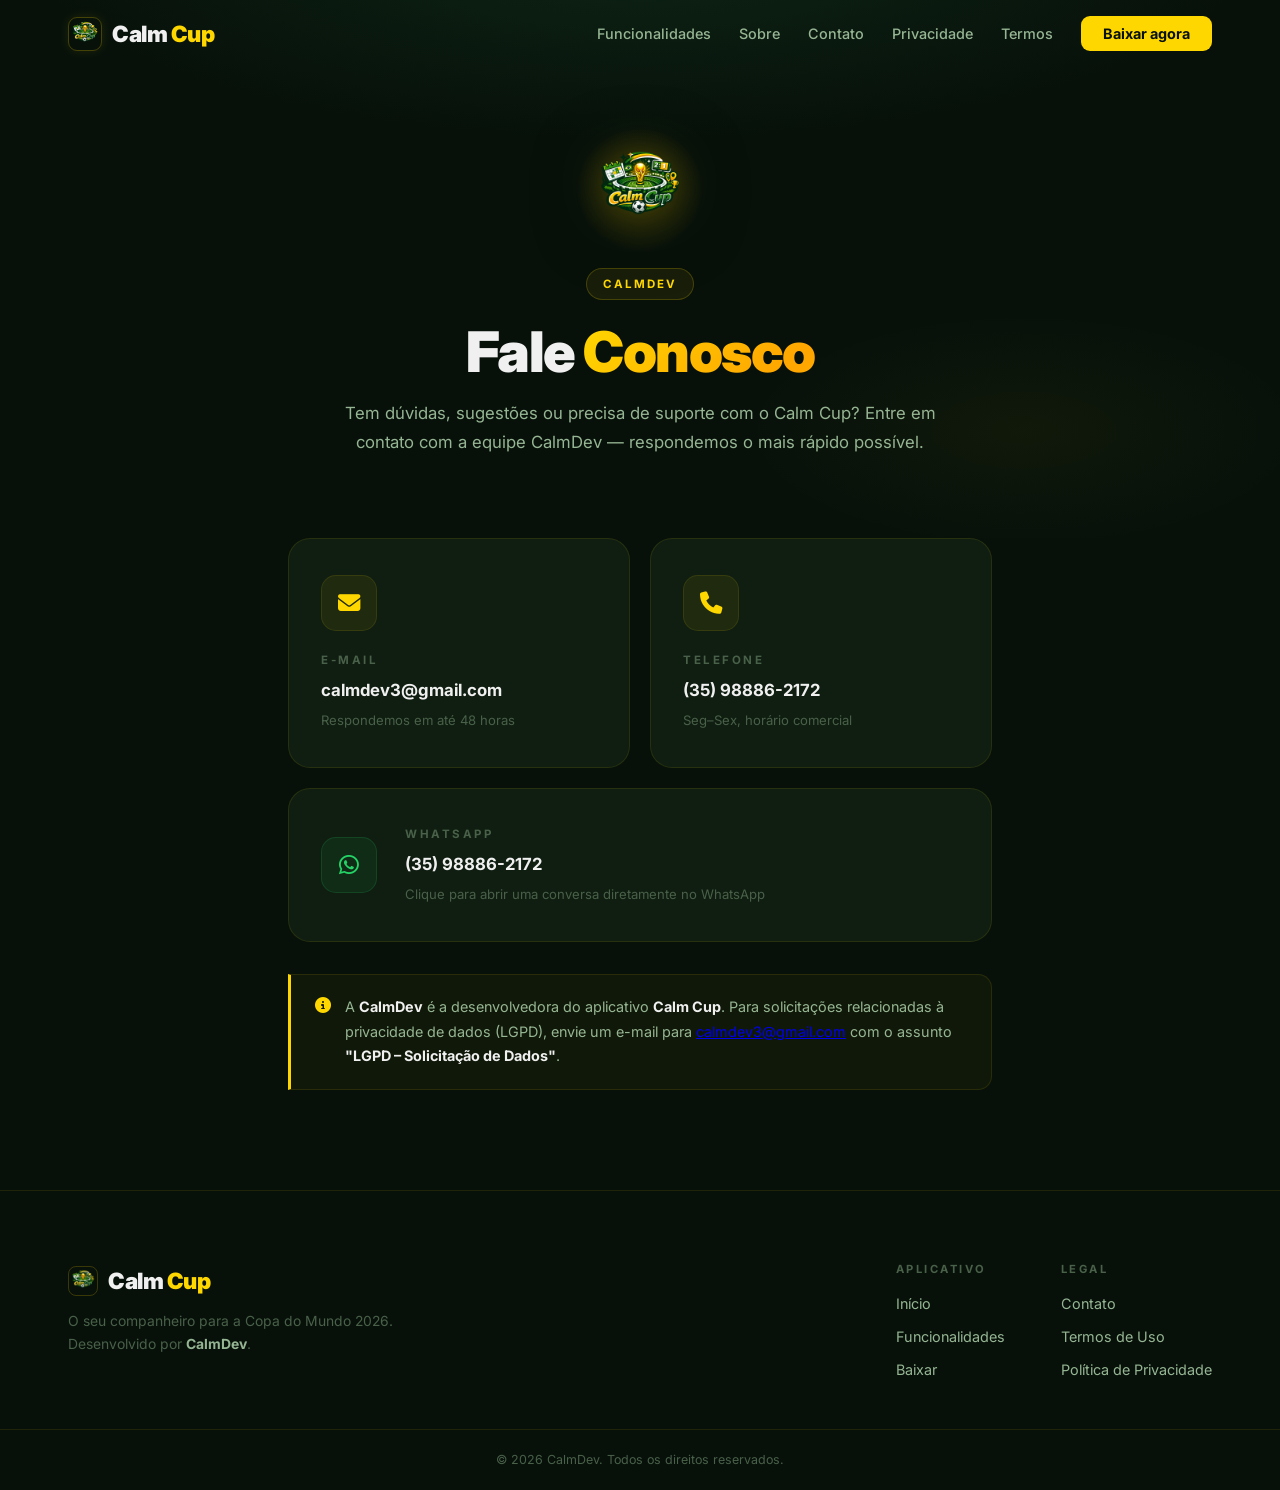
==== contato.html @ 6c60cfad "feat: pagina de contato CalmDev e link no navbar de todas as paginas" ====
<!DOCTYPE html>
<html lang="pt-BR">
<head>
  <meta charset="UTF-8">
  <meta name="viewport" content="width=device-width, initial-scale=1.0">
  <meta name="description" content="Entre em contato com a CalmDev — desenvolvedora do aplicativo Calm Cup.">
  <title>Contato — CalmDev</title>
  <link rel="preconnect" href="https://fonts.googleapis.com">
  <link rel="preconnect" href="https://fonts.gstatic.com" crossorigin>
  <link href="https://fonts.googleapis.com/css2?family=Inter:wght@400;500;600;700;800;900&display=swap" rel="stylesheet">
  <link rel="stylesheet" href="https://cdnjs.cloudflare.com/ajax/libs/font-awesome/6.5.1/css/all.min.css">
  <link rel="stylesheet" href="styles.css">
  <style>
    /* ── Contato page extras ── */
    .contact-hero {
      padding: 140px 28px 80px;
      text-align: center;
      position: relative;
      overflow: hidden;
    }
    .contact-hero::before {
      content: '';
      position: absolute;
      inset: 0;
      background:
        radial-gradient(ellipse 80% 60% at 50% -10%, rgba(26,71,42,0.35) 0%, transparent 60%),
        radial-gradient(ellipse 40% 40% at 80% 80%, rgba(255,215,0,0.04) 0%, transparent 55%);
    }
    .contact-hero-inner {
      position: relative;
      z-index: 1;
      max-width: 640px;
      margin: 0 auto;
    }
    .contact-logo-wrap {
      width: 100px; height: 100px;
      margin: 0 auto 28px;
      position: relative;
      animation: logoEntrance 1s var(--ease-out) 0.1s both;
    }
    .contact-logo-glow {
      position: absolute;
      inset: -20px;
      background: radial-gradient(circle, rgba(255,215,0,0.22) 0%, transparent 65%);
      border-radius: 50%;
      animation: glowPulse 3.5s ease-in-out infinite;
    }
    .contact-logo {
      width: 100px; height: 100px;
      object-fit: contain;
      position: relative;
      z-index: 1;
      filter: drop-shadow(0 0 20px rgba(255,215,0,0.18)) drop-shadow(0 8px 32px rgba(0,0,0,0.5));
      animation: floatLogo 5s ease-in-out infinite;
    }
    .contact-hero h1 {
      font-size: clamp(2.2rem, 6vw, 3.5rem);
      font-weight: 900;
      letter-spacing: -1.5px;
      margin-bottom: 14px;
      animation: fadeUp 0.9s var(--ease-out) 0.4s both;
    }
    .contact-hero p {
      color: var(--text-secondary);
      font-size: 1.05rem;
      line-height: 1.75;
      animation: fadeUp 0.9s var(--ease-out) 0.55s both;
    }
    .contact-hero .dev-badge {
      display: inline-block;
      background: rgba(255,215,0,0.07);
      border: 1px solid rgba(255,215,0,0.2);
      color: var(--gold);
      font-size: 0.72rem;
      font-weight: 700;
      padding: 6px 16px;
      border-radius: 100px;
      margin-bottom: 20px;
      letter-spacing: 2px;
      text-transform: uppercase;
      animation: fadeUp 0.9s var(--ease-out) 0.25s both;
    }

    /* ── Contact cards ── */
    .contact-section {
      max-width: 760px;
      margin: 0 auto;
      padding: 0 28px 100px;
    }
    .contact-grid {
      display: grid;
      grid-template-columns: repeat(2, 1fr);
      gap: 20px;
      margin-bottom: 32px;
    }
    .contact-card {
      background: var(--bg-card);
      border: 1px solid var(--border);
      border-radius: var(--radius-lg);
      padding: 36px 32px;
      transition: var(--transition);
      position: relative;
      overflow: hidden;
      text-decoration: none;
      display: block;
      will-change: transform;
    }
    .contact-card::before {
      content: '';
      position: absolute;
      top: 0; left: 0; right: 0;
      height: 1px;
      background: linear-gradient(90deg, transparent, var(--gold), transparent);
      opacity: 0;
      transition: opacity 0.4s ease;
    }
    .contact-card:hover {
      border-color: var(--border-hover);
      transform: translateY(-6px);
      box-shadow: 0 20px 60px rgba(0,0,0,0.4), 0 0 40px rgba(255,215,0,0.07);
      background: var(--bg-card-hover);
    }
    .contact-card:hover::before { opacity: 1; }

    .contact-card-icon {
      width: 56px; height: 56px;
      background: rgba(255,215,0,0.07);
      border: 1px solid rgba(255,215,0,0.1);
      border-radius: 15px;
      display: flex; align-items: center; justify-content: center;
      font-size: 1.4rem;
      color: var(--gold);
      margin-bottom: 20px;
      transition: var(--transition);
    }
    .contact-card:hover .contact-card-icon {
      background: rgba(255,215,0,0.13);
      transform: scale(1.06) rotate(-4deg);
      box-shadow: 0 0 20px rgba(255,215,0,0.12);
    }
    .contact-card-label {
      font-size: 0.72rem;
      font-weight: 700;
      text-transform: uppercase;
      letter-spacing: 2.5px;
      color: var(--text-muted);
      margin-bottom: 8px;
    }
    .contact-card-value {
      font-size: 1.05rem;
      font-weight: 700;
      color: var(--text-primary);
      word-break: break-word;
    }
    .contact-card-sub {
      font-size: 0.82rem;
      color: var(--text-muted);
      margin-top: 6px;
    }
    .contact-card-arrow {
      position: absolute;
      bottom: 24px; right: 24px;
      color: var(--gold);
      font-size: 0.9rem;
      opacity: 0;
      transform: translateX(-6px);
      transition: var(--transition);
    }
    .contact-card:hover .contact-card-arrow {
      opacity: 1;
      transform: translateX(0);
    }

    /* WhatsApp card (full width) */
    .contact-card.whatsapp {
      grid-column: 1 / -1;
      display: flex;
      align-items: center;
      gap: 28px;
    }
    .contact-card.whatsapp .contact-card-icon {
      background: rgba(37,211,102,0.08);
      border-color: rgba(37,211,102,0.15);
      color: #25D366;
      margin-bottom: 0;
      flex-shrink: 0;
    }
    .contact-card.whatsapp:hover .contact-card-icon {
      background: rgba(37,211,102,0.14);
      box-shadow: 0 0 20px rgba(37,211,102,0.1);
    }
    .contact-card.whatsapp .contact-card-content { flex: 1; }

    /* Info box */
    .contact-info-box {
      background: rgba(255,215,0,0.04);
      border: 1px solid var(--border);
      border-left: 3px solid var(--gold);
      border-radius: 0 var(--radius) var(--radius) 0;
      padding: 20px 24px;
      display: flex;
      align-items: flex-start;
      gap: 14px;
    }
    .contact-info-box i {
      color: var(--gold);
      font-size: 1rem;
      margin-top: 2px;
      flex-shrink: 0;
    }
    .contact-info-box p {
      color: var(--text-secondary);
      font-size: 0.9rem;
      line-height: 1.7;
      margin: 0;
    }
    .contact-info-box strong { color: var(--text-primary); }

    @media (max-width: 560px) {
      .contact-grid { grid-template-columns: 1fr; }
      .contact-card.whatsapp { flex-direction: column; align-items: flex-start; gap: 16px; }
    }
  </style>
</head>
<body>

  <!-- NAVBAR -->
  <nav class="navbar" id="navbar">
    <div class="nav-container">
      <a href="index.html" class="nav-logo">
        <img src="logo.png" alt="Calm Cup" class="nav-logo-img">
        <span class="logo-text">Calm <span class="gold">Cup</span></span>
      </a>
      <ul class="nav-links" id="navLinks">
        <li><a href="index.html#funcionalidades">Funcionalidades</a></li>
        <li><a href="index.html#sobre">Sobre</a></li>
        <li><a href="contato.html">Contato</a></li>
        <li><a href="politica-de-privacidade.html">Privacidade</a></li>
        <li><a href="termos-de-uso.html">Termos</a></li>
        <li>
          <a href="SEU_LINK_PLAY_STORE" class="btn-nav" target="_blank" rel="noopener">Baixar agora</a>
        </li>
      </ul>
      <button class="hamburger" id="hamburger" aria-label="Abrir menu">
        <span></span><span></span><span></span>
      </button>
    </div>
  </nav>

  <!-- HERO -->
  <section class="contact-hero">
    <div class="contact-hero-inner">
      <div class="contact-logo-wrap">
        <div class="contact-logo-glow"></div>
        <img src="logo.png" alt="CalmDev" class="contact-logo">
      </div>
      <div class="dev-badge">CalmDev</div>
      <h1>Fale <span class="gold-gradient">Conosco</span></h1>
      <p>
        Tem dúvidas, sugestões ou precisa de suporte com o Calm Cup?
        Entre em contato com a equipe CalmDev — respondemos o mais rápido possível.
      </p>
    </div>
  </section>

  <!-- CONTACT CARDS -->
  <section class="contact-section">

    <div class="contact-grid">

      <!-- Email -->
      <a href="mailto:calmdev3@gmail.com" class="contact-card" data-reveal data-delay="100">
        <div class="contact-card-icon"><i class="fas fa-envelope"></i></div>
        <div class="contact-card-label">E-mail</div>
        <div class="contact-card-value">calmdev3@gmail.com</div>
        <div class="contact-card-sub">Respondemos em até 48 horas</div>
        <i class="fas fa-arrow-right contact-card-arrow"></i>
      </a>

      <!-- Telefone -->
      <a href="tel:+5535988862172" class="contact-card" data-reveal data-delay="200">
        <div class="contact-card-icon"><i class="fas fa-phone"></i></div>
        <div class="contact-card-label">Telefone</div>
        <div class="contact-card-value">(35) 98886-2172</div>
        <div class="contact-card-sub">Seg–Sex, horário comercial</div>
        <i class="fas fa-arrow-right contact-card-arrow"></i>
      </a>

      <!-- WhatsApp -->
      <a href="https://wa.me/5535988862172" class="contact-card whatsapp" target="_blank" rel="noopener"
         data-reveal data-delay="300">
        <div class="contact-card-icon"><i class="fab fa-whatsapp"></i></div>
        <div class="contact-card-content">
          <div class="contact-card-label">WhatsApp</div>
          <div class="contact-card-value">(35) 98886-2172</div>
          <div class="contact-card-sub">Clique para abrir uma conversa diretamente no WhatsApp</div>
        </div>
        <i class="fas fa-arrow-right contact-card-arrow"></i>
      </a>

    </div>

    <!-- Info box -->
    <div class="contact-info-box" data-reveal data-delay="400">
      <i class="fas fa-circle-info"></i>
      <p>
        A <strong>CalmDev</strong> é a desenvolvedora do aplicativo <strong>Calm Cup</strong>.
        Para solicitações relacionadas à privacidade de dados (LGPD), envie um e-mail para
        <a href="mailto:calmdev3@gmail.com">calmdev3@gmail.com</a> com o assunto
        <strong>"LGPD – Solicitação de Dados"</strong>.
      </p>
    </div>

  </section>

  <!-- FOOTER -->
  <footer class="footer">
    <div class="footer-container">
      <div class="footer-brand">
        <a href="index.html" class="footer-logo">
          <img src="logo.png" alt="Calm Cup" class="footer-logo-img">
          <span class="logo-text">Calm <span class="gold">Cup</span></span>
        </a>
        <p>O seu companheiro para a Copa do Mundo 2026.<br>Desenvolvido por <strong style="color:var(--text-secondary)">CalmDev</strong>.</p>
      </div>
      <div class="footer-links">
        <div class="footer-col">
          <h4>Aplicativo</h4>
          <a href="index.html">Início</a>
          <a href="index.html#funcionalidades">Funcionalidades</a>
          <a href="SEU_LINK_PLAY_STORE" target="_blank" rel="noopener">Baixar</a>
        </div>
        <div class="footer-col">
          <h4>Legal</h4>
          <a href="contato.html">Contato</a>
          <a href="termos-de-uso.html">Termos de Uso</a>
          <a href="politica-de-privacidade.html">Política de Privacidade</a>
        </div>
      </div>
    </div>
    <div class="footer-bottom">
      <p>&copy; 2026 CalmDev. Todos os direitos reservados.</p>
    </div>
  </footer>

  <script src="script.js"></script>
</body>
</html>
---- styles.css ----
:root {
  --bg-primary: #07110a;
  --bg-secondary: #0b1a0d;
  --bg-card: #0f1e11;
  --bg-card-hover: #152219;
  --gold: #FFD700;
  --gold-light: #FFE84D;
  --gold-dark: #C9AA00;
  --green-dark: #1A472A;
  --text-primary: #F0F0F0;
  --text-secondary: #96B593;
  --text-muted: #496049;
  --border: rgba(255, 215, 0, 0.1);
  --border-hover: rgba(255, 215, 0, 0.3);
  --radius: 14px;
  --radius-lg: 22px;
  --ease-out: cubic-bezier(0.16, 1, 0.3, 1);
  --transition: all 0.3s var(--ease-out);
}

*, *::before, *::after { margin: 0; padding: 0; box-sizing: border-box; }
html { scroll-behavior: smooth; }
body {
  font-family: 'Inter', -apple-system, BlinkMacSystemFont, sans-serif;
  background: var(--bg-primary);
  color: var(--text-primary);
  line-height: 1.6;
  overflow-x: hidden;
  -webkit-font-smoothing: antialiased;
}
h1, h2, h3, h4 { line-height: 1.15; }

/* ─── CUSTOM CURSOR ──────────────────────────── */
.has-cursor * { cursor: none !important; }

.cursor-dot {
  position: fixed;
  top: 0; left: 0;
  width: 12px; height: 12px;
  background: var(--gold);
  border-radius: 50%;
  pointer-events: none;
  z-index: 99999;
  will-change: transform;
  box-shadow: 0 0 12px rgba(255,215,0,0.8), 0 0 4px #FFD700;
  transition: width 0.2s ease, height 0.2s ease, background 0.2s ease;
}
.cursor-dot.big { width: 6px; height: 6px; background: var(--gold-light); }

.cursor-ring {
  position: fixed;
  top: 0; left: 0;
  width: 40px; height: 40px;
  border: 1.5px solid rgba(255,215,0,0.45);
  border-radius: 50%;
  pointer-events: none;
  z-index: 99998;
  will-change: transform;
  transition: width 0.25s ease, height 0.25s ease, border-color 0.25s ease;
}
.cursor-ring.big { width: 52px; height: 52px; border-color: rgba(255,215,0,0.25); }

.cursor-trail {
  position: fixed;
  top: 0; left: 0;
  width: 8px; height: 8px;
  background: var(--gold);
  border-radius: 50%;
  pointer-events: none;
  z-index: 99996;
  will-change: transform, opacity;
}

@media (hover: none) {
  .cursor-dot, .cursor-ring, .cursor-trail { display: none; }
}

/* ─── SPORTS TICKER ──────────────────────────── */
.ticker-wrap {
  position: absolute;
  bottom: 0; left: 0; right: 0;
  overflow: hidden;
  z-index: 2;
  background: rgba(0,0,0,0.3);
  border-top: 1px solid rgba(255,215,0,0.1);
  backdrop-filter: blur(6px);
  -webkit-backdrop-filter: blur(6px);
  padding: 11px 0;
}
.ticker-wrap:hover .ticker-inner { animation-play-state: paused; }
.ticker-inner {
  display: inline-block;
  white-space: nowrap;
  animation: ticker 40s linear infinite;
}
.ticker-inner span {
  font-size: 0.8rem;
  color: var(--text-secondary);
  font-weight: 500;
  letter-spacing: 0.2px;
}
@keyframes ticker {
  0%   { transform: translateX(0); }
  100% { transform: translateX(-50%); }
}

/* ─── SCROLL PROGRESS ────────────────────────── */
.progress-bar {
  position: fixed;
  top: 0; left: 0;
  height: 2px;
  width: 0%;
  background: linear-gradient(90deg, #C9AA00, #FFD700, #FFE84D, #FFD700);
  background-size: 200% auto;
  animation: shimmerBar 2s linear infinite;
  z-index: 9999;
  box-shadow: 0 0 10px rgba(255,215,0,0.5);
  transition: width 0.1s linear;
}
@keyframes shimmerBar {
  0% { background-position: 0% center; }
  100% { background-position: 200% center; }
}

/* ─── BACK TO TOP ────────────────────────────── */
.back-to-top {
  position: fixed;
  bottom: 32px; right: 32px;
  width: 46px; height: 46px;
  background: var(--gold);
  color: #07110a;
  border: none;
  border-radius: 50%;
  display: flex;
  align-items: center;
  justify-content: center;
  font-size: 1rem;
  cursor: pointer;
  opacity: 0;
  transform: translateY(16px) scale(0.8);
  transition: opacity 0.35s ease, transform 0.35s ease, background 0.2s ease;
  z-index: 900;
  box-shadow: 0 4px 20px rgba(255,215,0,0.25);
}
.back-to-top.visible { opacity: 1; transform: translateY(0) scale(1); }
.back-to-top:hover { background: var(--gold-light); transform: translateY(-3px) scale(1); box-shadow: 0 8px 28px rgba(255,215,0,0.4); }

/* ─── REVEAL SYSTEM ──────────────────────────── */
[data-reveal] {
  opacity: 0;
  transform: translateY(48px);
  transition: opacity 0.8s var(--ease-out), transform 0.8s var(--ease-out);
}
[data-reveal="left"]  { transform: translateX(-56px); }
[data-reveal="right"] { transform: translateX(56px); }
[data-reveal="scale"] { transform: scale(0.82); opacity: 0; }
[data-reveal="fade"]  { transform: none; opacity: 0; }
[data-reveal].is-visible {
  opacity: 1;
  transform: translateY(0) translateX(0) scale(1);
}
[data-delay="100"].is-visible { transition-delay: 0.1s; }
[data-delay="150"].is-visible { transition-delay: 0.15s; }
[data-delay="200"].is-visible { transition-delay: 0.2s; }
[data-delay="250"].is-visible { transition-delay: 0.25s; }
[data-delay="300"].is-visible { transition-delay: 0.3s; }
[data-delay="350"].is-visible { transition-delay: 0.35s; }
[data-delay="400"].is-visible { transition-delay: 0.4s; }
[data-delay="500"].is-visible { transition-delay: 0.5s; }
[data-delay="600"].is-visible { transition-delay: 0.6s; }

/* ─── NAVBAR ─────────────────────────────────── */
.navbar {
  position: fixed;
  top: 0; left: 0; right: 0;
  z-index: 1000;
  background: transparent;
  border-bottom: 1px solid transparent;
  transition: background 0.4s ease, border-color 0.4s ease, box-shadow 0.4s ease;
}
.navbar.scrolled {
  background: rgba(7, 17, 10, 0.95);
  backdrop-filter: blur(28px);
  -webkit-backdrop-filter: blur(28px);
  border-bottom-color: var(--border);
  box-shadow: 0 4px 40px rgba(0,0,0,0.5);
}
.nav-container {
  max-width: 1200px;
  margin: 0 auto;
  padding: 0 28px;
  display: flex;
  align-items: center;
  justify-content: space-between;
  height: 68px;
}
.nav-logo { display: flex; align-items: center; gap: 10px; text-decoration: none; }
.nav-logo-img {
  width: 34px; height: 34px;
  border-radius: 9px;
  object-fit: cover;
  border: 1px solid rgba(255,215,0,0.25);
  box-shadow: 0 0 12px rgba(255,215,0,0.1);
}
.logo-text { font-size: 1.4rem; font-weight: 900; color: var(--text-primary); letter-spacing: -0.5px; }
.gold { color: var(--gold); }

.nav-links { display: flex; align-items: center; gap: 28px; list-style: none; }
.nav-links a { text-decoration: none; color: var(--text-secondary); font-weight: 500; font-size: 0.9rem; transition: var(--transition); }
.nav-links a:hover { color: var(--gold); }
.btn-nav {
  background: var(--gold) !important;
  color: #07110a !important;
  padding: 9px 22px;
  border-radius: 9px;
  font-weight: 700 !important;
  transition: var(--transition) !important;
}
.btn-nav:hover { background: var(--gold-light) !important; color: #07110a !important; transform: translateY(-1px); box-shadow: 0 4px 18px rgba(255,215,0,0.3); }

.hamburger { display: none; flex-direction: column; gap: 5px; background: none; border: none; cursor: pointer; padding: 6px; }
.hamburger span { display: block; width: 24px; height: 2px; background: var(--text-primary); border-radius: 2px; transition: var(--transition); transform-origin: center; }
.hamburger.open span:nth-child(1) { transform: translateY(7px) rotate(45deg); }
.hamburger.open span:nth-child(2) { opacity: 0; transform: scaleX(0); }
.hamburger.open span:nth-child(3) { transform: translateY(-7px) rotate(-45deg); }

/* ─── HERO ───────────────────────────────────── */
.hero {
  min-height: 100vh;
  display: flex;
  align-items: center;
  justify-content: center;
  position: relative;
  overflow: hidden;
  padding: 120px 24px 80px;
}

/* Parallax bg wrapper */
.hero-bg {
  position: absolute;
  inset: -20%;
  will-change: transform;
}

/* Animated orbs */
.orb {
  position: absolute;
  border-radius: 50%;
  filter: blur(100px);
  pointer-events: none;
}
.orb-1 {
  width: 700px; height: 700px;
  background: radial-gradient(circle, rgba(26,71,42,0.55) 0%, transparent 70%);
  top: -15%; left: -15%;
  animation: orbFloat1 14s ease-in-out infinite;
}
.orb-2 {
  width: 450px; height: 450px;
  background: radial-gradient(circle, rgba(255,215,0,0.07) 0%, transparent 70%);
  bottom: -5%; right: -10%;
  animation: orbFloat2 17s ease-in-out infinite;
}
.orb-3 {
  width: 320px; height: 320px;
  background: radial-gradient(circle, rgba(26,71,42,0.3) 0%, transparent 70%);
  top: 40%; left: 60%;
  animation: orbFloat3 11s ease-in-out infinite;
}
.orb-4 {
  width: 200px; height: 200px;
  background: radial-gradient(circle, rgba(255,215,0,0.04) 0%, transparent 70%);
  top: 20%; right: 20%;
  animation: orbFloat1 9s ease-in-out infinite reverse;
}
.hero-bg::after {
  content: '';
  position: absolute;
  inset: 0;
  background-image: radial-gradient(circle, rgba(255,215,0,0.022) 1px, transparent 1px);
  background-size: 52px 52px;
}

@keyframes orbFloat1 {
  0%,100% { transform: translate(0,0) scale(1); }
  33%      { transform: translate(60px,80px) scale(1.08); }
  66%      { transform: translate(-40px,50px) scale(0.95); }
}
@keyframes orbFloat2 {
  0%,100% { transform: translate(0,0) scale(1); }
  50%      { transform: translate(-70px,-50px) scale(1.12); }
}
@keyframes orbFloat3 {
  0%,100% { transform: translate(0,0); }
  50%      { transform: translate(-40px,50px); }
}

.hero-content {
  position: relative;
  text-align: center;
  max-width: 820px;
  z-index: 1;
}

/* ── Hero Logo ── */
.hero-logo-wrap {
  position: relative;
  width: 160px; height: 160px;
  margin: 0 auto 36px;
  animation: logoEntrance 1.1s var(--ease-out) 0.1s both;
}
@keyframes logoEntrance {
  from { opacity: 0; transform: scale(0.55) translateY(24px); }
  to   { opacity: 1; transform: scale(1) translateY(0); }
}
.hero-logo-glow {
  position: absolute;
  inset: -32px;
  background: radial-gradient(circle, rgba(255,215,0,0.28) 0%, transparent 65%);
  border-radius: 50%;
  animation: glowPulse 3.8s ease-in-out infinite;
  pointer-events: none;
}
.hero-logo-ring {
  position: absolute;
  inset: -12px;
  border-radius: 50%;
  border: 1px solid rgba(255,215,0,0.22);
  animation: ringPulse 3.8s ease-in-out infinite 0.6s;
  pointer-events: none;
}
.hero-logo {
  width: 160px; height: 160px;
  border-radius: 0;
  object-fit: contain;
  position: relative;
  z-index: 1;
  filter: drop-shadow(0 0 32px rgba(255,215,0,0.2)) drop-shadow(0 16px 48px rgba(0,0,0,0.6));
  animation: floatLogo 5.5s ease-in-out infinite;
}
@keyframes glowPulse {
  0%,100% { opacity: 0.45; transform: scale(1); }
  50%      { opacity: 1; transform: scale(1.1); }
}
@keyframes ringPulse {
  0%,100% { opacity: 0.25; transform: scale(1); }
  50%      { opacity: 0.75; transform: scale(1.06); }
}
@keyframes floatLogo {
  0%,100% { transform: translateY(0); }
  50%      { transform: translateY(-11px); }
}

/* ── Hero text ── */
.hero-badge {
  display: inline-flex;
  align-items: center;
  gap: 6px;
  background: rgba(255,215,0,0.07);
  border: 1px solid rgba(255,215,0,0.2);
  color: var(--gold);
  font-size: 0.74rem;
  font-weight: 700;
  padding: 7px 18px;
  border-radius: 100px;
  margin-bottom: 22px;
  letter-spacing: 1.8px;
  text-transform: uppercase;
  animation: fadeUp 0.9s var(--ease-out) 0.55s both;
}
.hero-title {
  font-size: clamp(4rem, 12.5vw, 7.5rem);
  font-weight: 900;
  letter-spacing: -4px;
  margin-bottom: 22px;
  line-height: 0.9;
  animation: fadeUp 1s var(--ease-out) 0.7s both;
}
.gold-gradient {
  background: linear-gradient(135deg, #FFD700 0%, #FFA500 40%, #FFD700 80%, #FFE84D 100%);
  background-size: 250% auto;
  -webkit-background-clip: text;
  -webkit-text-fill-color: transparent;
  background-clip: text;
  animation: shimmerText 5s linear infinite;
}
@keyframes shimmerText {
  0%   { background-position: 0% center; }
  100% { background-position: 250% center; }
}
.hero-subtitle {
  font-size: clamp(1rem, 2.4vw, 1.18rem);
  color: var(--text-secondary);
  margin-bottom: 48px;
  max-width: 555px;
  margin-left: auto;
  margin-right: auto;
  line-height: 1.8;
  animation: fadeUp 1s var(--ease-out) 0.85s both;
}
.hero-actions {
  display: flex;
  gap: 14px;
  justify-content: center;
  flex-wrap: wrap;
  animation: fadeUp 1s var(--ease-out) 1s both;
}
@keyframes fadeUp {
  from { opacity: 0; transform: translateY(28px); }
  to   { opacity: 1; transform: translateY(0); }
}
.hero-scroll {
  position: absolute;
  bottom: 58px; left: 50%;
  transform: translateX(-50%);
  z-index: 3;
  animation: fadeIn 1s ease 1.3s both;
}
.scroll-indicator {
  width: 2px; height: 50px;
  background: linear-gradient(to bottom, rgba(255,215,0,0.7), transparent);
  margin: 0 auto;
  border-radius: 2px;
  animation: scrollPulse 2.5s ease-in-out infinite;
}
@keyframes fadeIn { from { opacity: 0; } to { opacity: 1; } }
@keyframes scrollPulse {
  0%,100% { opacity: 0.15; transform: scaleY(0.65); }
  50%      { opacity: 1; transform: scaleY(1); }
}

/* ─── BUTTONS ────────────────────────────────── */
.btn-primary {
  display: inline-flex;
  align-items: center;
  gap: 10px;
  background: var(--gold);
  color: #07110a;
  padding: 15px 32px;
  border-radius: var(--radius);
  font-weight: 800;
  font-size: 1rem;
  text-decoration: none;
  transition: var(--transition);
  white-space: nowrap;
  position: relative;
  overflow: hidden;
}
.btn-primary::before {
  content: '';
  position: absolute;
  inset: 0;
  background: linear-gradient(135deg, rgba(255,255,255,0.18) 0%, transparent 55%);
  opacity: 0;
  transition: opacity 0.3s ease;
}
.btn-primary:hover { background: var(--gold-light); transform: translateY(-3px); box-shadow: 0 12px 40px rgba(255,215,0,0.35); }
.btn-primary:hover::before { opacity: 1; }
.btn-primary.btn-large { padding: 18px 40px; font-size: 1.1rem; }

.btn-secondary {
  display: inline-flex;
  align-items: center;
  gap: 10px;
  background: rgba(255,255,255,0.04);
  color: var(--text-primary);
  padding: 15px 32px;
  border-radius: var(--radius);
  font-weight: 600;
  font-size: 1rem;
  text-decoration: none;
  transition: var(--transition);
  border: 1px solid rgba(255,255,255,0.1);
}
.btn-secondary:hover { border-color: var(--border-hover); background: rgba(255,215,0,0.05); transform: translateY(-2px); }

/* ─── STATS ──────────────────────────────────── */
.stats-banner {
  background: var(--bg-card);
  border-top: 1px solid var(--border);
  border-bottom: 1px solid var(--border);
  padding: 44px 24px;
  position: relative;
  overflow: hidden;
}
.stats-banner::before {
  content: '';
  position: absolute;
  inset: 0;
  background: radial-gradient(ellipse 80% 120% at 50% 50%, rgba(255,215,0,0.02) 0%, transparent 65%);
}
.stats-container {
  max-width: 900px;
  margin: 0 auto;
  display: flex;
  align-items: center;
  justify-content: space-around;
  flex-wrap: wrap;
  gap: 28px;
  position: relative;
}
.stat-item { text-align: center; }
.stat-number {
  display: block;
  font-size: 3.2rem;
  font-weight: 900;
  color: var(--gold);
  line-height: 1;
  letter-spacing: -2px;
}
.stat-label {
  font-size: 0.74rem;
  color: var(--text-muted);
  font-weight: 700;
  text-transform: uppercase;
  letter-spacing: 2.5px;
  margin-top: 8px;
  display: block;
}
.stat-divider { width: 1px; height: 50px; background: var(--border); flex-shrink: 0; }

/* ─── SECTIONS ───────────────────────────────── */
.section-container { max-width: 1200px; margin: 0 auto; padding: 112px 28px; }
.section-header { text-align: center; margin-bottom: 72px; }
.section-tag {
  display: inline-block;
  color: var(--gold);
  font-size: 0.7rem;
  font-weight: 700;
  text-transform: uppercase;
  letter-spacing: 3.5px;
  margin-bottom: 16px;
}
.section-title { font-size: clamp(1.9rem, 4vw, 2.75rem); font-weight: 800; margin-bottom: 20px; letter-spacing: -0.5px; }
.section-desc { color: var(--text-secondary); font-size: 1.05rem; max-width: 510px; margin: 0 auto; line-height: 1.8; }

/* ─── FEATURES ───────────────────────────────── */
.features { background: var(--bg-secondary); position: relative; overflow: hidden; }
.features::before {
  content: '';
  position: absolute;
  inset: 0;
  background-image: radial-gradient(circle, rgba(255,215,0,0.013) 1px, transparent 1px);
  background-size: 36px 36px;
}
.features-grid { display: grid; grid-template-columns: repeat(3, 1fr); gap: 20px; position: relative; }

.feature-card {
  background: var(--bg-card);
  border: 1px solid var(--border);
  border-radius: var(--radius-lg);
  padding: 36px 28px;
  transition: var(--transition);
  position: relative;
  overflow: hidden;
  cursor: default;
  will-change: transform;
  transform-style: flat;
}
.feature-card::before {
  content: '';
  position: absolute;
  top: 0; left: 0; right: 0;
  height: 1px;
  background: linear-gradient(90deg, transparent, var(--gold), transparent);
  opacity: 0;
  transition: opacity 0.4s ease;
}
.feature-card::after {
  content: '';
  position: absolute;
  inset: 0;
  background: radial-gradient(circle at var(--mx, 50%) var(--my, 50%), rgba(255,215,0,0.05) 0%, transparent 55%);
  opacity: 0;
  transition: opacity 0.35s ease;
  pointer-events: none;
}
.feature-card:hover { border-color: var(--border-hover); transform: translateY(-6px); box-shadow: 0 20px 60px rgba(0,0,0,0.4), 0 0 40px rgba(255,215,0,0.07); background: var(--bg-card-hover); }
.feature-card:hover::before { opacity: 1; }
.feature-card:hover::after  { opacity: 1; }

.feature-number {
  position: absolute;
  top: 16px; right: 22px;
  font-size: 4rem;
  font-weight: 900;
  color: rgba(255,215,0,0.04);
  line-height: 1;
  letter-spacing: -3px;
  transition: var(--transition);
  pointer-events: none;
}
.feature-card:hover .feature-number { color: rgba(255,215,0,0.08); }

.feature-icon {
  width: 58px; height: 58px;
  background: rgba(255,215,0,0.06);
  border-radius: 16px;
  display: flex; align-items: center; justify-content: center;
  margin-bottom: 20px;
  font-size: 1.45rem;
  color: var(--gold);
  transition: var(--transition);
  border: 1px solid rgba(255,215,0,0.07);
}
.feature-card:hover .feature-icon { background: rgba(255,215,0,0.12); border-color: rgba(255,215,0,0.18); transform: scale(1.06) rotate(-4deg); box-shadow: 0 0 24px rgba(255,215,0,0.12); }
.feature-card h3 { font-size: 1.08rem; font-weight: 700; margin-bottom: 12px; }
.feature-card p  { color: var(--text-secondary); font-size: 0.91rem; line-height: 1.72; }

/* ─── ABOUT ──────────────────────────────────── */
.about { background: var(--bg-primary); }
.about-grid { display: grid; grid-template-columns: 1fr 1fr; gap: 92px; align-items: center; }
.about-content .section-title { text-align: left; margin-bottom: 18px; }
.about-content p { color: var(--text-secondary); line-height: 1.82; margin-bottom: 18px; font-size: 0.97rem; }

.about-highlights { display: flex; flex-direction: column; gap: 14px; }
.highlight-item {
  display: flex;
  align-items: flex-start;
  gap: 16px;
  padding: 20px;
  background: var(--bg-card);
  border: 1px solid var(--border);
  border-left: 2px solid transparent;
  border-radius: var(--radius);
  transition: var(--transition);
  position: relative;
}
.highlight-item:hover { border-color: var(--border-hover); border-left-color: var(--gold); background: var(--bg-card-hover); transform: translateX(4px); }
.highlight-icon {
  width: 46px; height: 46px;
  background: rgba(255,215,0,0.06);
  border-radius: 12px;
  display: flex; align-items: center; justify-content: center;
  color: var(--gold);
  font-size: 1.1rem;
  flex-shrink: 0;
  border: 1px solid rgba(255,215,0,0.07);
  transition: var(--transition);
}
.highlight-item:hover .highlight-icon { background: rgba(255,215,0,0.11); transform: scale(1.05); }
.highlight-item h4 { font-size: 0.93rem; font-weight: 700; margin-bottom: 3px; }
.highlight-item p  { font-size: 0.83rem; color: var(--text-muted); line-height: 1.55; }

/* ─── CTA ────────────────────────────────────── */
.cta {
  background: linear-gradient(155deg, #0b2014 0%, #1A472A 45%, #0b2014 100%);
  border-top: 1px solid rgba(255,215,0,0.15);
  border-bottom: 1px solid rgba(255,215,0,0.15);
  position: relative;
  overflow: hidden;
}
.cta::before {
  content: '';
  position: absolute;
  top: 50%; left: 50%;
  width: 700px; height: 700px;
  background: radial-gradient(circle, rgba(255,215,0,0.05) 0%, transparent 65%);
  transform: translate(-50%,-50%);
  animation: ctaPulse 5s ease-in-out infinite;
}
@keyframes ctaPulse {
  0%,100% { transform: translate(-50%,-50%) scale(1); opacity: 0.4; }
  50%      { transform: translate(-50%,-50%) scale(1.25); opacity: 1; }
}
.cta-container { max-width: 680px; margin: 0 auto; padding: 112px 28px; text-align: center; position: relative; }
.cta-icon { font-size: 3.2rem; margin-bottom: 24px; display: block; filter: drop-shadow(0 0 16px rgba(255,215,0,0.4)); }
.cta h2 { font-size: clamp(1.8rem, 4vw, 2.75rem); font-weight: 800; margin-bottom: 20px; letter-spacing: -0.5px; }
.cta p  { color: rgba(255,255,255,0.6); font-size: 1.05rem; margin-bottom: 44px; line-height: 1.8; }

/* ─── FOOTER ─────────────────────────────────── */
.footer { background: #04090505; border-top: 1px solid var(--border); }
.footer-container {
  max-width: 1200px;
  margin: 0 auto;
  padding: 72px 28px 48px;
  display: grid;
  grid-template-columns: 1.5fr 1fr;
  gap: 72px;
  align-items: start;
}
.footer-logo { display: flex; align-items: center; gap: 10px; margin-bottom: 12px; text-decoration: none; }
.footer-logo-img { width: 30px; height: 30px; border-radius: 8px; object-fit: cover; border: 1px solid rgba(255,215,0,0.2); }
.footer-brand p { color: var(--text-muted); font-size: 0.87rem; line-height: 1.65; }
.footer-links { display: flex; gap: 56px; justify-content: flex-end; }
.footer-col { display: flex; flex-direction: column; gap: 10px; }
.footer-col h4 { font-size: 0.7rem; font-weight: 700; text-transform: uppercase; letter-spacing: 2.5px; color: var(--text-muted); margin-bottom: 6px; }
.footer-col a { color: var(--text-secondary); text-decoration: none; font-size: 0.9rem; transition: var(--transition); }
.footer-col a:hover { color: var(--gold); }
.footer-bottom { border-top: 1px solid var(--border); padding: 20px 28px; text-align: center; }
.footer-bottom p { color: var(--text-muted); font-size: 0.78rem; }

/* ─── LEGAL PAGES ────────────────────────────── */
.legal-hero {
  padding: 140px 28px 60px;
  text-align: center;
  background: radial-gradient(ellipse 80% 60% at 50% -10%, rgba(26,71,42,0.28) 0%, transparent 60%);
  border-bottom: 1px solid var(--border);
}
.legal-hero h1 { font-size: clamp(2rem, 5vw, 3rem); font-weight: 900; letter-spacing: -1px; margin-bottom: 12px; }
.update-date   { color: var(--text-muted); font-size: 0.85rem; }
.legal-content { max-width: 780px; margin: 0 auto; padding: 64px 28px 100px; }
.legal-content h2 {
  font-size: 1.1rem; font-weight: 700; color: var(--gold);
  margin-top: 48px; margin-bottom: 16px;
  padding-bottom: 10px; border-bottom: 1px solid var(--border);
  display: flex; align-items: center; gap: 10px;
}
.legal-content h2 i { font-size: 0.9rem; opacity: 0.8; }
.legal-content p    { color: var(--text-secondary); line-height: 1.85; margin-bottom: 16px; font-size: 0.97rem; }
.legal-content ul, .legal-content ol { color: var(--text-secondary); padding-left: 24px; margin-bottom: 16px; line-height: 1.85; }
.legal-content li   { margin-bottom: 8px; font-size: 0.97rem; }
.legal-content strong { color: var(--text-primary); font-weight: 600; }
.legal-content a      { color: var(--gold); text-decoration: none; }
.legal-content a:hover { text-decoration: underline; }
.legal-highlight { background: rgba(255,215,0,0.04); border: 1px solid var(--border); border-left: 3px solid var(--gold); border-radius: 0 var(--radius) var(--radius) 0; padding: 20px 24px; margin: 28px 0; }
.legal-highlight p { margin: 0; color: var(--text-primary); font-size: 0.95rem; }
.legal-toc { background: var(--bg-card); border: 1px solid var(--border); border-radius: var(--radius); padding: 28px 32px; margin-bottom: 48px; }
.legal-toc h3 { font-size: 0.75rem; font-weight: 700; text-transform: uppercase; letter-spacing: 2px; color: var(--text-muted); margin-bottom: 16px; }
.legal-toc ol { margin: 0; padding-left: 20px; }
.legal-toc li { margin-bottom: 6px; font-size: 0.9rem; }
.legal-toc a  { color: var(--text-secondary); text-decoration: none; transition: var(--transition); }
.legal-toc a:hover { color: var(--gold); }

/* ─── RESPONSIVE ─────────────────────────────── */
@media (max-width: 1024px) {
  .features-grid { grid-template-columns: repeat(2, 1fr); }
}
@media (max-width: 768px) {
  .nav-links {
    display: none;
    position: absolute;
    top: 68px; left: 0; right: 0;
    background: rgba(7,17,10,0.98);
    backdrop-filter: blur(24px);
    flex-direction: column;
    align-items: stretch;
    padding: 20px 24px 28px;
    gap: 4px;
    border-bottom: 1px solid var(--border);
  }
  .nav-links.open { display: flex; }
  .nav-links li   { width: 100%; }
  .nav-links a    { display: block; padding: 12px 0; font-size: 1rem; border-bottom: 1px solid rgba(255,255,255,0.05); }
  .btn-nav        { display: block; text-align: center; margin-top: 10px; padding: 13px !important; }
  .hamburger      { display: flex; }
  .features-grid  { grid-template-columns: 1fr; }
  .about-grid     { grid-template-columns: 1fr; gap: 56px; }
  .about-content .section-title { text-align: center; }
  .about-content  { text-align: center; }
  .footer-container { grid-template-columns: 1fr; gap: 40px; }
  .footer-links   { justify-content: flex-start; }
  .stat-divider   { display: none; }
  .section-container { padding: 80px 20px; }
  .back-to-top    { bottom: 20px; right: 20px; }
  .hero-bg        { transform: none !important; }
}
@media (max-width: 520px) {
  .hero-actions   { flex-direction: column; align-items: center; }
  .btn-primary, .btn-secondary { width: 100%; max-width: 300px; justify-content: center; }
  .footer-links   { flex-direction: column; gap: 28px; }
  .hero-title     { letter-spacing: -2.5px; }
  .hero-logo-wrap, .hero-logo { width: 120px; height: 120px; }
  .hero-logo { border-radius: 0; }
}
@media (prefers-reduced-motion: reduce) {
  *, *::before, *::after { animation-duration: 0.01ms !important; animation-iteration-count: 1 !important; transition-duration: 0.01ms !important; }
  [data-reveal] { opacity: 1; transform: none; }
}
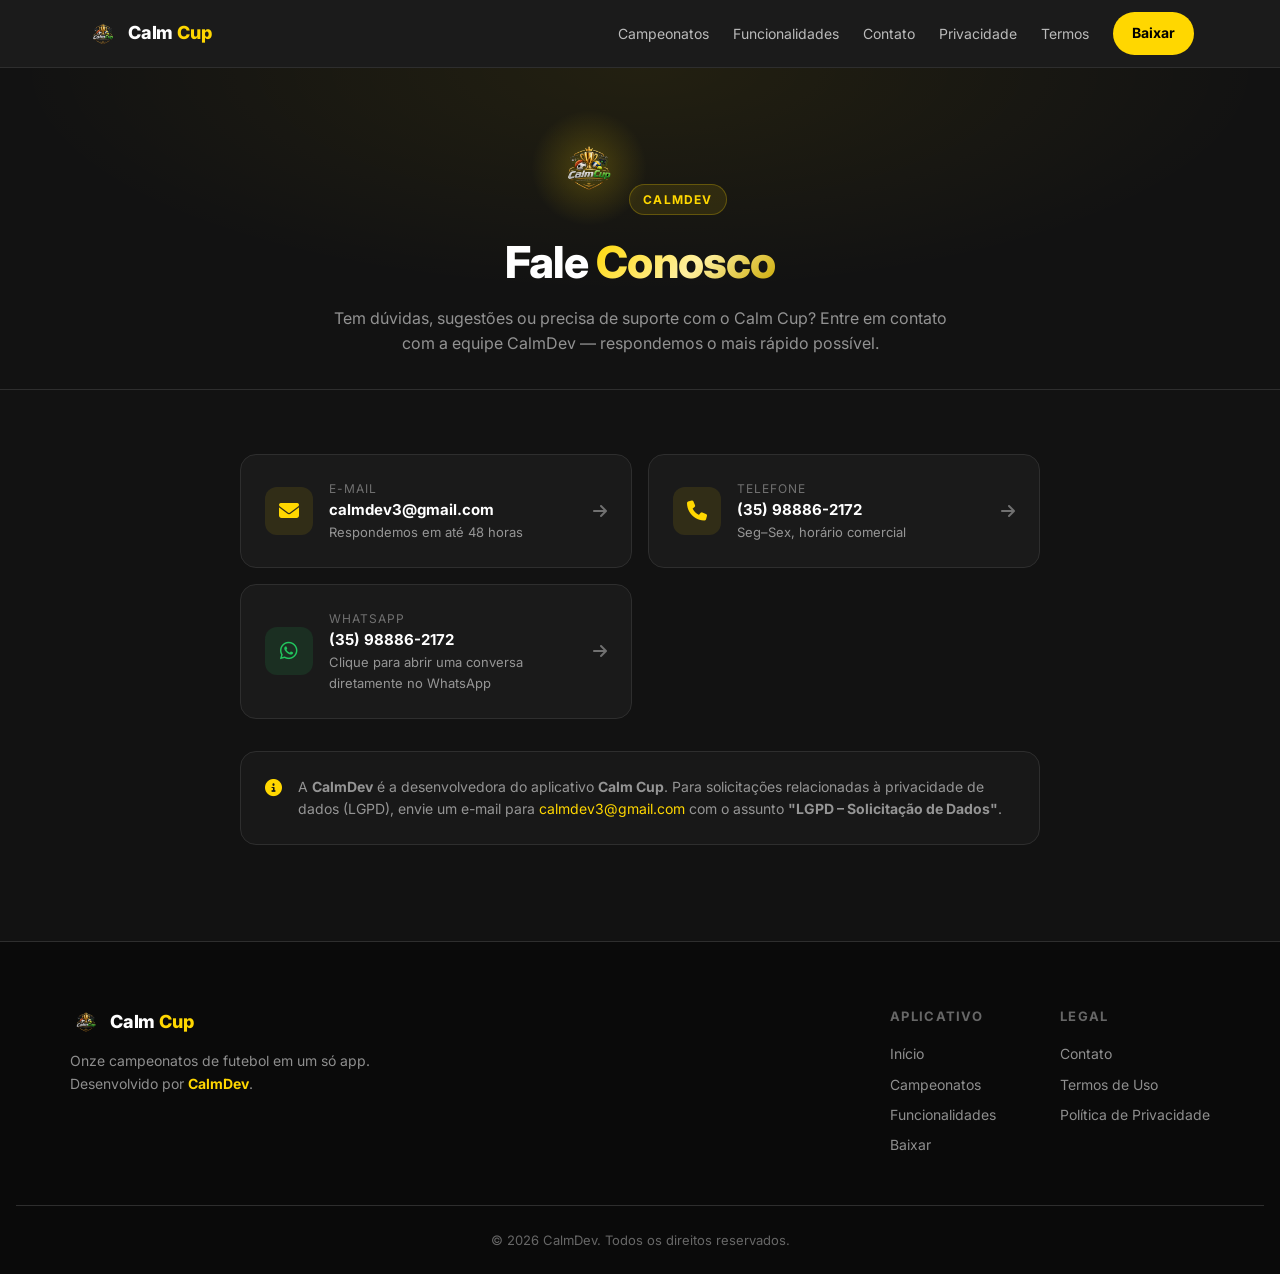
==== commit f7d78ea9: "feat: redesign do site alinhado ao app multi-campeonato O site continuava sendo o de um app so da Co" ====
--- a/contato.html
+++ b/contato.html
@@ -10,217 +10,8 @@
   <link href="https://fonts.googleapis.com/css2?family=Inter:wght@400;500;600;700;800;900&display=swap" rel="stylesheet">
   <link rel="stylesheet" href="https://cdnjs.cloudflare.com/ajax/libs/font-awesome/6.5.1/css/all.min.css">
   <link rel="stylesheet" href="styles.css">
-  <style>
-    /* ── Contato page extras ── */
-    .contact-hero {
-      padding: 140px 28px 80px;
-      text-align: center;
-      position: relative;
-      overflow: hidden;
-    }
-    .contact-hero::before {
-      content: '';
-      position: absolute;
-      inset: 0;
-      background:
-        radial-gradient(ellipse 80% 60% at 50% -10%, rgba(26,71,42,0.35) 0%, transparent 60%),
-        radial-gradient(ellipse 40% 40% at 80% 80%, rgba(255,215,0,0.04) 0%, transparent 55%);
-    }
-    .contact-hero-inner {
-      position: relative;
-      z-index: 1;
-      max-width: 640px;
-      margin: 0 auto;
-    }
-    .contact-logo-wrap {
-      width: 100px; height: 100px;
-      margin: 0 auto 28px;
-      position: relative;
-      animation: logoEntrance 1s var(--ease-out) 0.1s both;
-    }
-    .contact-logo-glow {
-      position: absolute;
-      inset: -20px;
-      background: radial-gradient(circle, rgba(255,215,0,0.22) 0%, transparent 65%);
-      border-radius: 50%;
-      animation: glowPulse 3.5s ease-in-out infinite;
-    }
-    .contact-logo {
-      width: 100px; height: 100px;
-      object-fit: contain;
-      position: relative;
-      z-index: 1;
-      filter: drop-shadow(0 0 20px rgba(255,215,0,0.18)) drop-shadow(0 8px 32px rgba(0,0,0,0.5));
-      animation: floatLogo 5s ease-in-out infinite;
-    }
-    .contact-hero h1 {
-      font-size: clamp(2.2rem, 6vw, 3.5rem);
-      font-weight: 900;
-      letter-spacing: -1.5px;
-      margin-bottom: 14px;
-      animation: fadeUp 0.9s var(--ease-out) 0.4s both;
-    }
-    .contact-hero p {
-      color: var(--text-secondary);
-      font-size: 1.05rem;
-      line-height: 1.75;
-      animation: fadeUp 0.9s var(--ease-out) 0.55s both;
-    }
-    .contact-hero .dev-badge {
-      display: inline-block;
-      background: rgba(255,215,0,0.07);
-      border: 1px solid rgba(255,215,0,0.2);
-      color: var(--gold);
-      font-size: 0.72rem;
-      font-weight: 700;
-      padding: 6px 16px;
-      border-radius: 100px;
-      margin-bottom: 20px;
-      letter-spacing: 2px;
-      text-transform: uppercase;
-      animation: fadeUp 0.9s var(--ease-out) 0.25s both;
-    }
-
-    /* ── Contact cards ── */
-    .contact-section {
-      max-width: 760px;
-      margin: 0 auto;
-      padding: 0 28px 100px;
-    }
-    .contact-grid {
-      display: grid;
-      grid-template-columns: repeat(2, 1fr);
-      gap: 20px;
-      margin-bottom: 32px;
-    }
-    .contact-card {
-      background: var(--bg-card);
-      border: 1px solid var(--border);
-      border-radius: var(--radius-lg);
-      padding: 36px 32px;
-      transition: var(--transition);
-      position: relative;
-      overflow: hidden;
-      text-decoration: none;
-      display: block;
-      will-change: transform;
-    }
-    .contact-card::before {
-      content: '';
-      position: absolute;
-      top: 0; left: 0; right: 0;
-      height: 1px;
-      background: linear-gradient(90deg, transparent, var(--gold), transparent);
-      opacity: 0;
-      transition: opacity 0.4s ease;
-    }
-    .contact-card:hover {
-      border-color: var(--border-hover);
-      transform: translateY(-6px);
-      box-shadow: 0 20px 60px rgba(0,0,0,0.4), 0 0 40px rgba(255,215,0,0.07);
-      background: var(--bg-card-hover);
-    }
-    .contact-card:hover::before { opacity: 1; }
-
-    .contact-card-icon {
-      width: 56px; height: 56px;
-      background: rgba(255,215,0,0.07);
-      border: 1px solid rgba(255,215,0,0.1);
-      border-radius: 15px;
-      display: flex; align-items: center; justify-content: center;
-      font-size: 1.4rem;
-      color: var(--gold);
-      margin-bottom: 20px;
-      transition: var(--transition);
-    }
-    .contact-card:hover .contact-card-icon {
-      background: rgba(255,215,0,0.13);
-      transform: scale(1.06) rotate(-4deg);
-      box-shadow: 0 0 20px rgba(255,215,0,0.12);
-    }
-    .contact-card-label {
-      font-size: 0.72rem;
-      font-weight: 700;
-      text-transform: uppercase;
-      letter-spacing: 2.5px;
-      color: var(--text-muted);
-      margin-bottom: 8px;
-    }
-    .contact-card-value {
-      font-size: 1.05rem;
-      font-weight: 700;
-      color: var(--text-primary);
-      word-break: break-word;
-    }
-    .contact-card-sub {
-      font-size: 0.82rem;
-      color: var(--text-muted);
-      margin-top: 6px;
-    }
-    .contact-card-arrow {
-      position: absolute;
-      bottom: 24px; right: 24px;
-      color: var(--gold);
-      font-size: 0.9rem;
-      opacity: 0;
-      transform: translateX(-6px);
-      transition: var(--transition);
-    }
-    .contact-card:hover .contact-card-arrow {
-      opacity: 1;
-      transform: translateX(0);
-    }
-
-    /* WhatsApp card (full width) */
-    .contact-card.whatsapp {
-      grid-column: 1 / -1;
-      display: flex;
-      align-items: center;
-      gap: 28px;
-    }
-    .contact-card.whatsapp .contact-card-icon {
-      background: rgba(37,211,102,0.08);
-      border-color: rgba(37,211,102,0.15);
-      color: #25D366;
-      margin-bottom: 0;
-      flex-shrink: 0;
-    }
-    .contact-card.whatsapp:hover .contact-card-icon {
-      background: rgba(37,211,102,0.14);
-      box-shadow: 0 0 20px rgba(37,211,102,0.1);
-    }
-    .contact-card.whatsapp .contact-card-content { flex: 1; }
-
-    /* Info box */
-    .contact-info-box {
-      background: rgba(255,215,0,0.04);
-      border: 1px solid var(--border);
-      border-left: 3px solid var(--gold);
-      border-radius: 0 var(--radius) var(--radius) 0;
-      padding: 20px 24px;
-      display: flex;
-      align-items: flex-start;
-      gap: 14px;
-    }
-    .contact-info-box i {
-      color: var(--gold);
-      font-size: 1rem;
-      margin-top: 2px;
-      flex-shrink: 0;
-    }
-    .contact-info-box p {
-      color: var(--text-secondary);
-      font-size: 0.9rem;
-      line-height: 1.7;
-      margin: 0;
-    }
-    .contact-info-box strong { color: var(--text-primary); }
-
-    @media (max-width: 560px) {
-      .contact-grid { grid-template-columns: 1fr; }
-      .contact-card.whatsapp { flex-direction: column; align-items: flex-start; gap: 16px; }
-    }
-  </style>
+  <!-- Liga o estado inicial da revelação ao rolar, antes da primeira pintura. -->
+  <script>document.documentElement.classList.add('js');</script>
 </head>
 <body>
 
@@ -232,13 +23,14 @@
         <span class="logo-text">Calm <span class="gold">Cup</span></span>
       </a>
       <ul class="nav-links" id="navLinks">
+        <li><a href="index.html#campeonatos">Campeonatos</a></li>
         <li><a href="index.html#funcionalidades">Funcionalidades</a></li>
-        <li><a href="index.html#sobre">Sobre</a></li>
         <li><a href="contato.html">Contato</a></li>
         <li><a href="politica-de-privacidade.html">Privacidade</a></li>
         <li><a href="termos-de-uso.html">Termos</a></li>
         <li>
-          <a href="SEU_LINK_PLAY_STORE" class="btn-nav" target="_blank" rel="noopener">Baixar agora</a>
+          <!-- TROCAR: link real da Play Store -->
+          <a href="SEU_LINK_PLAY_STORE" class="btn-nav" target="_blank" rel="noopener">Baixar</a>
         </li>
       </ul>
       <button class="hamburger" id="hamburger" aria-label="Abrir menu">
@@ -271,18 +63,22 @@
       <!-- Email -->
       <a href="mailto:calmdev3@gmail.com" class="contact-card" data-reveal data-delay="100">
         <div class="contact-card-icon"><i class="fas fa-envelope"></i></div>
-        <div class="contact-card-label">E-mail</div>
-        <div class="contact-card-value">calmdev3@gmail.com</div>
-        <div class="contact-card-sub">Respondemos em até 48 horas</div>
+        <div class="contact-card-content">
+          <div class="contact-card-label">E-mail</div>
+          <div class="contact-card-value">calmdev3@gmail.com</div>
+          <div class="contact-card-sub">Respondemos em até 48 horas</div>
+        </div>
         <i class="fas fa-arrow-right contact-card-arrow"></i>
       </a>
 
       <!-- Telefone -->
       <a href="tel:+5535988862172" class="contact-card" data-reveal data-delay="200">
         <div class="contact-card-icon"><i class="fas fa-phone"></i></div>
-        <div class="contact-card-label">Telefone</div>
-        <div class="contact-card-value">(35) 98886-2172</div>
-        <div class="contact-card-sub">Seg–Sex, horário comercial</div>
+        <div class="contact-card-content">
+          <div class="contact-card-label">Telefone</div>
+          <div class="contact-card-value">(35) 98886-2172</div>
+          <div class="contact-card-sub">Seg–Sex, horário comercial</div>
+        </div>
         <i class="fas fa-arrow-right contact-card-arrow"></i>
       </a>
 
@@ -321,12 +117,13 @@
           <img src="logo.png" alt="Calm Cup" class="footer-logo-img">
           <span class="logo-text">Calm <span class="gold">Cup</span></span>
         </a>
-        <p>O seu companheiro para a Copa do Mundo 2026.<br>Desenvolvido por <strong style="color:var(--text-secondary)">CalmDev</strong>.</p>
+        <p>Onze campeonatos de futebol em um só app.<br>Desenvolvido por <strong class="gold">CalmDev</strong>.</p>
       </div>
       <div class="footer-links">
         <div class="footer-col">
           <h4>Aplicativo</h4>
           <a href="index.html">Início</a>
+          <a href="index.html#campeonatos">Campeonatos</a>
           <a href="index.html#funcionalidades">Funcionalidades</a>
           <a href="SEU_LINK_PLAY_STORE" target="_blank" rel="noopener">Baixar</a>
         </div>
--- a/styles.css
+++ b/styles.css
@@ -1,769 +1,835 @@
+/* ============================================================
+   Calm Cup — site
+   ------------------------------------------------------------
+   As cores abaixo sao as MESMAS do app (lib/theme/app_colors.dart).
+   Ao mexer na paleta do app, espelhe aqui — e o que mantem o site
+   e o aplicativo parecendo a mesma coisa.
+   ============================================================ */
+
 :root {
-  --bg-primary: #07110a;
-  --bg-secondary: #0b1a0d;
-  --bg-card: #0f1e11;
-  --bg-card-hover: #152219;
-  --gold: #FFD700;
-  --gold-light: #FFE84D;
-  --gold-dark: #C9AA00;
-  --green-dark: #1A472A;
-  --text-primary: #F0F0F0;
-  --text-secondary: #96B593;
-  --text-muted: #496049;
-  --border: rgba(255, 215, 0, 0.1);
-  --border-hover: rgba(255, 215, 0, 0.3);
-  --radius: 14px;
-  --radius-lg: 22px;
-  --ease-out: cubic-bezier(0.16, 1, 0.3, 1);
-  --transition: all 0.3s var(--ease-out);
-}
-
-*, *::before, *::after { margin: 0; padding: 0; box-sizing: border-box; }
+  /* Paleta espelhada de AppColors */
+  --gold:        #FFD700;  /* acento principal, ligado ao trofeu da logo */
+  --gold-deep:   #C9A700;
+  --bg:          #121212;  /* fundo padrao das telas */
+  --bg-darker:   #0A0A0A;  /* barra de navegacao inferior */
+  --surface:     #1E1E1E;  /* app bar, headers */
+  --surface-2:   #262626;  /* header de secao */
+  --card:        #1A1A1A;  /* cartao padrao de partida */
+  --card-alt:    #181818;  /* cartao alternativo */
+  --border:      #2E2E2E;  /* borda neutra de cartao */
+  --live:        #EF4444;  /* "AO VIVO", derrota */
+  --win:         #22C55E;
+  --draw:        #94A3B8;
+
+  /* Texto — mesmos niveis de opacidade que o app usa (white70/54/38) */
+  --text:        #FFFFFF;
+  --text-70:     rgba(255, 255, 255, .70);
+  --text-54:     rgba(255, 255, 255, .54);
+  --text-38:     rgba(255, 255, 255, .38);
+
+  /* Escala de espacamento */
+  --s-1: 4px;  --s-2: 8px;  --s-3: 12px; --s-4: 16px;
+  --s-5: 24px; --s-6: 32px; --s-7: 48px; --s-8: 64px; --s-9: 96px;
+
+  /* Raios — o app usa 12 em cartao e 16 em destaque */
+  --r-sm: 8px; --r: 12px; --r-lg: 16px; --r-pill: 999px;
+
+  --maxw: 1140px;
+  --nav-h: 68px;
+}
+
+*, *::before, *::after { box-sizing: border-box; }
+
 html { scroll-behavior: smooth; }
+@media (prefers-reduced-motion: reduce) {
+  html { scroll-behavior: auto; }
+  *, *::before, *::after {
+    animation-duration: .01ms !important;
+    animation-iteration-count: 1 !important;
+    transition-duration: .01ms !important;
+  }
+}
+
 body {
-  font-family: 'Inter', -apple-system, BlinkMacSystemFont, sans-serif;
-  background: var(--bg-primary);
-  color: var(--text-primary);
+  margin: 0;
+  background: var(--bg);
+  color: var(--text);
+  font-family: Inter, -apple-system, BlinkMacSystemFont, 'Segoe UI', Roboto, sans-serif;
+  font-size: 16px;
   line-height: 1.6;
+  -webkit-font-smoothing: antialiased;
   overflow-x: hidden;
-  -webkit-font-smoothing: antialiased;
-}
-h1, h2, h3, h4 { line-height: 1.15; }
-
-/* ─── CUSTOM CURSOR ──────────────────────────── */
-.has-cursor * { cursor: none !important; }
-
-.cursor-dot {
-  position: fixed;
-  top: 0; left: 0;
-  width: 12px; height: 12px;
+}
+
+img { max-width: 100%; display: block; }
+a { color: inherit; text-decoration: none; }
+
+:focus-visible {
+  outline: 2px solid var(--gold);
+  outline-offset: 3px;
+  border-radius: var(--r-sm);
+}
+
+.gold { color: var(--gold); }
+
+/* Emoji — principalmente bandeiras.
+   O Windows nao inclui fonte de emoji de bandeira: sem isto, o navegador
+   cai no fallback e desenha o par de letras do codigo do pais ("BR" em vez
+   de 🇧🇷). Noto Color Emoji vem primeiro e resolve; as fontes do sistema
+   ficam depois pra quem ja tem suporte nativo (Android, iOS, macOS). */
+.emoji, .comp-badge, .match-flag, .match-chip, .cta-icon {
+  font-family: "Noto Color Emoji", "Apple Color Emoji", "Segoe UI Emoji",
+               "Segoe UI Symbol", Inter, sans-serif;
+}
+/* O chip da competicao mistura emoji e texto, entao mantem o peso do texto. */
+.match-chip { font-weight: 700; }
+
+.section-container {
+  max-width: var(--maxw);
+  margin: 0 auto;
+  padding: 0 var(--s-4);
+}
+
+/* ── Cabecalho de secao ─────────────────────────────────────
+   Espelha o padrao do app: icone dourado + titulo, com um
+   rotulo pequeno acima. */
+.section-header { text-align: center; margin-bottom: var(--s-7); }
+
+.section-tag {
+  display: inline-block;
+  font-size: 12px;
+  font-weight: 700;
+  letter-spacing: .12em;
+  text-transform: uppercase;
+  color: var(--gold);
+  background: rgba(255, 215, 0, .10);
+  border: 1px solid rgba(255, 215, 0, .25);
+  padding: 6px 14px;
+  border-radius: var(--r-pill);
+  margin-bottom: var(--s-4);
+}
+
+.section-title {
+  font-size: clamp(28px, 4.5vw, 42px);
+  font-weight: 800;
+  line-height: 1.2;
+  letter-spacing: -.02em;
+  margin: 0 0 var(--s-3);
+}
+
+.section-desc {
+  color: var(--text-54);
+  max-width: 62ch;
+  margin: 0 auto;
+  font-size: 16px;
+}
+
+/* ── Botoes ─────────────────────────────────────────────────
+   O primario usa dourado com texto preto, igual ao
+   ElevatedButton do Bolao no app. */
+.btn-primary, .btn-secondary, .btn-nav {
+  display: inline-flex;
+  align-items: center;
+  justify-content: center;
+  gap: var(--s-2);
+  font-weight: 700;
+  font-size: 15px;
+  border-radius: var(--r-pill);
+  padding: 13px 26px;
+  border: 1px solid transparent;
+  cursor: pointer;
+  transition: transform .18s ease, background-color .18s ease,
+              border-color .18s ease, box-shadow .18s ease;
+  white-space: nowrap;
+}
+
+.btn-primary {
   background: var(--gold);
+  color: #000;
+  box-shadow: 0 6px 24px rgba(255, 215, 0, .18);
+}
+.btn-primary:hover { transform: translateY(-2px); box-shadow: 0 10px 32px rgba(255, 215, 0, .28); }
+
+.btn-secondary {
+  background: transparent;
+  color: var(--text-70);
+  border-color: var(--border);
+}
+.btn-secondary:hover { border-color: var(--gold); color: var(--gold); }
+
+.btn-large { padding: 16px 34px; font-size: 16px; }
+
+.btn-nav {
+  background: var(--gold);
+  color: #000;
+  padding: 9px 18px;
+  font-size: 14px;
+}
+.btn-nav:hover { transform: translateY(-1px); }
+
+/* ── Navbar ─────────────────────────────────────────────────── */
+.navbar {
+  position: sticky;
+  top: 0;
+  z-index: 50;
+  height: var(--nav-h);
+  background: rgba(30, 30, 30, .82);
+  backdrop-filter: blur(14px);
+  -webkit-backdrop-filter: blur(14px);
+  border-bottom: 1px solid var(--border);
+}
+
+.nav-container {
+  max-width: var(--maxw);
+  height: 100%;
+  margin: 0 auto;
+  padding: 0 var(--s-4);
+  display: flex;
+  align-items: center;
+  justify-content: space-between;
+  gap: var(--s-4);
+}
+
+.nav-logo { display: flex; align-items: center; gap: var(--s-2); }
+.nav-logo-img { width: 34px; height: 34px; object-fit: contain; }
+.logo-text { font-weight: 800; font-size: 18px; letter-spacing: -.01em; }
+
+.nav-links {
+  display: flex;
+  align-items: center;
+  gap: var(--s-5);
+  list-style: none;
+  margin: 0;
+  padding: 0;
+}
+.nav-links a { font-size: 14px; color: var(--text-70); transition: color .18s ease; }
+.nav-links a:hover { color: var(--gold); }
+.nav-links .btn-nav { color: #000; }
+
+.hamburger {
+  display: none;
+  flex-direction: column;
+  justify-content: center;
+  gap: 5px;
+  width: 42px;
+  height: 42px;
+  padding: 0;
+  background: transparent;
+  border: 1px solid var(--border);
+  border-radius: var(--r-sm);
+  cursor: pointer;
+}
+.hamburger span {
+  display: block;
+  width: 18px;
+  height: 2px;
+  margin: 0 auto;
+  background: var(--text);
+  border-radius: 2px;
+  transition: transform .2s ease, opacity .2s ease;
+}
+.hamburger.open span:nth-child(1) { transform: translateY(7px) rotate(45deg); }
+.hamburger.open span:nth-child(2) { opacity: 0; }
+.hamburger.open span:nth-child(3) { transform: translateY(-7px) rotate(-45deg); }
+
+@media (max-width: 880px) {
+  .hamburger { display: flex; }
+  .nav-links {
+    position: fixed;
+    inset: var(--nav-h) 0 auto 0;
+    flex-direction: column;
+    align-items: stretch;
+    gap: 0;
+    background: var(--surface);
+    border-bottom: 1px solid var(--border);
+    padding: var(--s-2) var(--s-4) var(--s-5);
+    transform: translateY(-120%);
+    transition: transform .26s ease;
+  }
+  .nav-links.open { transform: translateY(0); }
+  .nav-links li { border-bottom: 1px solid var(--border); }
+  .nav-links li:last-child { border-bottom: 0; padding-top: var(--s-4); }
+  .nav-links a { display: block; padding: 14px 0; font-size: 15px; }
+  .nav-links .btn-nav { display: flex; }
+}
+
+/* ── Hero ───────────────────────────────────────────────────── */
+.hero {
+  position: relative;
+  padding: var(--s-9) var(--s-4) var(--s-8);
+  overflow: hidden;
+}
+
+/* Brilho dourado suave atras do conteudo — o unico "efeito" que
+   sobrou do site antigo, porque ecoa o glow do trofeu da logo. */
+.hero-bg {
+  position: absolute;
+  inset: 0;
+  pointer-events: none;
+  background:
+    radial-gradient(60% 45% at 50% 0%,  rgba(255, 215, 0, .10), transparent 70%),
+    radial-gradient(40% 35% at 85% 20%, rgba(255, 215, 0, .05), transparent 70%);
+}
+
+.hero-content {
+  position: relative;
+  max-width: var(--maxw);
+  margin: 0 auto;
+  display: grid;
+  grid-template-columns: 1.05fr .95fr;
+  align-items: center;
+  gap: var(--s-8);
+}
+
+.hero-logo-wrap { display: flex; align-items: center; gap: var(--s-3); margin-bottom: var(--s-5); }
+.hero-logo { width: 56px; height: 56px; object-fit: contain; }
+
+.hero-badge {
+  display: inline-flex;
+  align-items: center;
+  gap: var(--s-2);
+  font-size: 13px;
+  font-weight: 600;
+  color: var(--gold);
+  background: rgba(255, 215, 0, .10);
+  border: 1px solid rgba(255, 215, 0, .25);
+  padding: 7px 15px;
+  border-radius: var(--r-pill);
+  margin-bottom: var(--s-4);
+}
+
+.hero-title {
+  font-size: clamp(42px, 7vw, 72px);
+  font-weight: 900;
+  line-height: 1.04;
+  letter-spacing: -.035em;
+  margin: 0 0 var(--s-4);
+}
+.gold-gradient {
+  background: linear-gradient(135deg, var(--gold), #FFF0A0 55%, var(--gold-deep));
+  -webkit-background-clip: text;
+  background-clip: text;
+  color: transparent;
+}
+
+.hero-subtitle {
+  font-size: 17px;
+  color: var(--text-54);
+  max-width: 54ch;
+  margin: 0 0 var(--s-6);
+}
+
+.hero-actions { display: flex; flex-wrap: wrap; gap: var(--s-3); }
+
+.hero-note {
+  margin: var(--s-4) 0 0;
+  font-size: 13px;
+  color: var(--text-38);
+}
+
+@media (max-width: 900px) {
+  .hero { padding: var(--s-7) var(--s-4) var(--s-6); }
+  .hero-content { grid-template-columns: 1fr; gap: var(--s-7); }
+}
+
+/* ── Mockup do app em HTML ──────────────────────────────────
+   Em vez de screenshot (que envelhece a cada release), a tela
+   do app e reconstruida aqui com os mesmos tokens. Se a paleta
+   do app mudar, isso acompanha sozinho. */
+.phone {
+  justify-self: center;
+  width: 100%;
+  max-width: 330px;
+  background: var(--bg);
+  border: 8px solid #000;
+  border-radius: 38px;
+  box-shadow: 0 30px 80px rgba(0, 0, 0, .6), 0 0 0 1px var(--border);
+  overflow: hidden;
+}
+
+.phone-bar {
+  background: var(--surface);
+  padding: var(--s-4) var(--s-4) var(--s-3);
+  text-align: center;
+  border-bottom: 1px solid var(--border);
+}
+.phone-bar strong { color: var(--gold); font-size: 20px; font-weight: 800; letter-spacing: -.02em; }
+
+.phone-body { padding: var(--s-4); }
+
+.phone-date { font-size: 12px; color: var(--text-54); margin-bottom: var(--s-3); }
+
+.phone-section {
+  display: flex;
+  align-items: center;
+  gap: var(--s-2);
+  font-size: 14px;
+  font-weight: 700;
+  margin-bottom: var(--s-3);
+}
+.phone-section i { color: var(--gold); font-size: 13px; }
+.phone-section span { color: var(--text-38); font-weight: 400; font-size: 12px; }
+
+/* Cartao de partida — mesma anatomia do MatchCard do app */
+.match-card {
+  background: var(--card);
+  border: 1px solid var(--border);
+  border-radius: var(--r);
+  padding: var(--s-3);
+  margin-bottom: var(--s-3);
+}
+.match-top {
+  display: flex;
+  align-items: center;
+  justify-content: space-between;
+  margin-bottom: var(--s-3);
+}
+.match-chip {
+  font-size: 10px;
+  font-weight: 700;
+  color: var(--gold);
+  background: rgba(255, 215, 0, .12);
+  padding: 3px 9px;
+  border-radius: var(--r-sm);
+}
+.match-time { font-size: 11px; color: var(--text-54); }
+
+.match-live {
+  display: inline-flex;
+  align-items: center;
+  gap: 5px;
+  font-size: 10px;
+  font-weight: 700;
+  color: var(--live);
+  background: rgba(239, 68, 68, .14);
+  padding: 3px 9px;
+  border-radius: var(--r-sm);
+}
+.match-live::before {
+  content: '';
+  width: 6px; height: 6px;
   border-radius: 50%;
-  pointer-events: none;
-  z-index: 99999;
-  will-change: transform;
-  box-shadow: 0 0 12px rgba(255,215,0,0.8), 0 0 4px #FFD700;
-  transition: width 0.2s ease, height 0.2s ease, background 0.2s ease;
-}
-.cursor-dot.big { width: 6px; height: 6px; background: var(--gold-light); }
-
-.cursor-ring {
-  position: fixed;
-  top: 0; left: 0;
-  width: 40px; height: 40px;
-  border: 1.5px solid rgba(255,215,0,0.45);
+  background: var(--live);
+  animation: pulse 1.6s ease-in-out infinite;
+}
+@keyframes pulse { 0%, 100% { opacity: 1; } 50% { opacity: .35; } }
+
+.match-teams {
+  display: grid;
+  grid-template-columns: 1fr auto 1fr;
+  align-items: center;
+  gap: var(--s-2);
+}
+.match-team { display: flex; align-items: center; gap: var(--s-2); font-size: 13px; }
+.match-team.away { justify-content: flex-end; }
+.match-flag { font-size: 18px; line-height: 1; }
+.match-score {
+  font-size: 15px;
+  font-weight: 800;
+  color: var(--gold);
+  background: var(--surface);
+  border: 1px solid var(--border);
+  border-radius: var(--r-sm);
+  padding: 4px 10px;
+  min-width: 46px;
+  text-align: center;
+}
+.match-venue {
+  margin-top: var(--s-3);
+  font-size: 11px;
+  color: var(--text-38);
+  text-align: center;
+}
+
+/* Barra de navegacao inferior do app */
+.phone-nav {
+  display: flex;
+  background: var(--bg-darker);
+  border-top: 1px solid var(--border);
+  padding: var(--s-2) 0 var(--s-3);
+}
+.phone-nav div {
+  flex: 1;
+  text-align: center;
+  font-size: 9px;
+  color: var(--text-38);
+}
+.phone-nav div i { display: block; font-size: 15px; margin-bottom: 3px; }
+.phone-nav div.on { color: var(--gold); }
+.phone-nav div.on i { color: var(--gold); }
+
+/* ── Faixa de numeros ───────────────────────────────────────── */
+.stats-banner {
+  background: var(--surface);
+  border-top: 1px solid var(--border);
+  border-bottom: 1px solid var(--border);
+  padding: var(--s-6) var(--s-4);
+}
+.stats-container {
+  max-width: var(--maxw);
+  margin: 0 auto;
+  display: grid;
+  grid-template-columns: repeat(4, 1fr);
+  gap: var(--s-4);
+  text-align: center;
+}
+.stat-item { display: flex; flex-direction: column; gap: 2px; }
+.stat-number {
+  font-size: clamp(28px, 4vw, 40px);
+  font-weight: 900;
+  color: var(--gold);
+  line-height: 1.1;
+  letter-spacing: -.02em;
+}
+.stat-label { font-size: 13px; color: var(--text-54); }
+
+@media (max-width: 680px) {
+  .stats-container { grid-template-columns: repeat(2, 1fr); gap: var(--s-5) var(--s-4); }
+}
+
+/* ── Campeonatos ────────────────────────────────────────────
+   Linhas com a mesma anatomia da lista "Outros Campeonatos"
+   do app: emblema + nome + formato + seta. */
+.competitions { padding: var(--s-9) 0; }
+
+.comp-grid {
+  display: grid;
+  grid-template-columns: repeat(auto-fill, minmax(300px, 1fr));
+  gap: var(--s-3);
+}
+
+.comp-row {
+  display: flex;
+  align-items: center;
+  gap: var(--s-3);
+  background: var(--card-alt);
+  border: 1px solid var(--border);
+  border-radius: var(--r);
+  padding: var(--s-3) var(--s-4);
+  transition: border-color .18s ease, transform .18s ease, background-color .18s ease;
+}
+.comp-row:hover { border-color: rgba(255, 215, 0, .4); transform: translateY(-2px); background: var(--card); }
+
+.comp-badge {
+  width: 44px; height: 44px;
+  flex: 0 0 44px;
+  display: grid;
+  place-items: center;
+  font-size: 22px;
+  background: var(--surface);
+  border: 1px solid var(--border);
+  border-radius: var(--r-sm);
+}
+.comp-text { min-width: 0; }
+.comp-name { font-size: 15px; font-weight: 700; margin: 0; }
+.comp-meta { font-size: 12px; color: var(--text-54); margin: 2px 0 0; }
+.comp-arrow { margin-left: auto; color: var(--text-38); font-size: 13px; }
+
+/* ── Funcionalidades ────────────────────────────────────────── */
+.features { padding: var(--s-9) 0; background: var(--card-alt); border-top: 1px solid var(--border); }
+
+.features-grid {
+  display: grid;
+  grid-template-columns: repeat(auto-fit, minmax(290px, 1fr));
+  gap: var(--s-4);
+}
+
+.feature-card {
+  position: relative;
+  background: var(--card);
+  border: 1px solid var(--border);
+  border-radius: var(--r-lg);
+  padding: var(--s-5);
+  transition: border-color .2s ease, transform .2s ease;
+}
+.feature-card:hover { border-color: rgba(255, 215, 0, .35); transform: translateY(-3px); }
+
+.feature-number {
+  position: absolute;
+  top: var(--s-4);
+  right: var(--s-5);
+  font-size: 13px;
+  font-weight: 800;
+  color: var(--text-38);
+}
+
+.feature-icon {
+  width: 46px; height: 46px;
+  display: grid;
+  place-items: center;
+  font-size: 19px;
+  color: var(--gold);
+  background: rgba(255, 215, 0, .10);
+  border: 1px solid rgba(255, 215, 0, .22);
+  border-radius: var(--r);
+  margin-bottom: var(--s-4);
+}
+
+.feature-card h3 { font-size: 17px; font-weight: 700; margin: 0 0 var(--s-2); }
+.feature-card p { font-size: 14px; color: var(--text-54); margin: 0; }
+
+/* ── Sobre ──────────────────────────────────────────────────── */
+.about { padding: var(--s-9) 0; }
+.about-grid {
+  display: grid;
+  grid-template-columns: 1fr 1fr;
+  gap: var(--s-8);
+  align-items: center;
+}
+.about-content .section-title, .about-content .section-tag { text-align: left; }
+.about-content p { color: var(--text-54); font-size: 16px; }
+
+.about-highlights { display: grid; gap: var(--s-3); }
+.highlight-item {
+  display: flex;
+  gap: var(--s-4);
+  background: var(--card);
+  border: 1px solid var(--border);
+  border-radius: var(--r);
+  padding: var(--s-4);
+}
+.highlight-icon {
+  width: 42px; height: 42px;
+  flex: 0 0 42px;
+  display: grid;
+  place-items: center;
+  font-size: 17px;
+  color: var(--gold);
+  background: rgba(255, 215, 0, .10);
+  border-radius: var(--r-sm);
+}
+.highlight-item h4 { margin: 0 0 3px; font-size: 15px; font-weight: 700; }
+.highlight-item p { margin: 0; font-size: 13px; color: var(--text-54); }
+
+@media (max-width: 900px) { .about-grid { grid-template-columns: 1fr; gap: var(--s-6); } }
+
+/* ── CTA ────────────────────────────────────────────────────── */
+.cta {
+  padding: var(--s-9) var(--s-4);
+  text-align: center;
+  background:
+    radial-gradient(70% 100% at 50% 100%, rgba(255, 215, 0, .09), transparent 70%),
+    var(--card-alt);
+  border-top: 1px solid var(--border);
+}
+.cta-container { max-width: 660px; margin: 0 auto; }
+.cta-icon { font-size: 44px; display: block; margin-bottom: var(--s-4); }
+.cta h2 { font-size: clamp(26px, 4vw, 38px); font-weight: 800; letter-spacing: -.02em; margin: 0 0 var(--s-3); }
+.cta p { color: var(--text-54); margin: 0 0 var(--s-6); }
+
+/* ── Rodape ─────────────────────────────────────────────────── */
+.footer { background: var(--bg-darker); border-top: 1px solid var(--border); padding: var(--s-8) var(--s-4) 0; }
+.footer-container {
+  max-width: var(--maxw);
+  margin: 0 auto;
+  display: flex;
+  flex-wrap: wrap;
+  justify-content: space-between;
+  gap: var(--s-7);
+  padding-bottom: var(--s-7);
+}
+.footer-brand { max-width: 320px; }
+.footer-logo { display: flex; align-items: center; gap: var(--s-2); margin-bottom: var(--s-3); }
+.footer-logo-img { width: 32px; height: 32px; object-fit: contain; }
+.footer-brand p { color: var(--text-54); font-size: 14px; margin: 0; }
+
+.footer-links { display: flex; gap: var(--s-8); flex-wrap: wrap; }
+.footer-col { display: flex; flex-direction: column; gap: var(--s-2); }
+.footer-col h4 { font-size: 13px; text-transform: uppercase; letter-spacing: .1em; color: var(--text-38); margin: 0 0 var(--s-2); }
+.footer-col a { font-size: 14px; color: var(--text-54); transition: color .18s ease; }
+.footer-col a:hover { color: var(--gold); }
+
+.footer-bottom {
+  border-top: 1px solid var(--border);
+  padding: var(--s-5) 0;
+  text-align: center;
+}
+.footer-bottom p { margin: 0; font-size: 13px; color: var(--text-38); }
+
+/* ── Paginas legais (privacidade, termos) ───────────────────── */
+.legal-hero {
+  padding: var(--s-8) var(--s-4) var(--s-6);
+  text-align: center;
+  border-bottom: 1px solid var(--border);
+  background: radial-gradient(70% 100% at 50% 0%, rgba(255, 215, 0, .07), transparent 70%);
+}
+.legal-hero h1 {
+  font-size: clamp(30px, 5vw, 44px);
+  font-weight: 800;
+  letter-spacing: -.02em;
+  margin: var(--s-3) 0 var(--s-2);
+}
+.update-date { color: var(--text-38); font-size: 14px; margin: 0; }
+
+.legal-content {
+  max-width: 800px;
+  margin: 0 auto;
+  padding: var(--s-7) var(--s-4) var(--s-9);
+}
+.legal-content h2 {
+  font-size: 22px;
+  font-weight: 700;
+  margin: var(--s-7) 0 var(--s-3);
+  scroll-margin-top: calc(var(--nav-h) + 16px);
+}
+.legal-content h2 i { color: var(--gold); font-size: 17px; margin-right: var(--s-2); }
+.legal-content p, .legal-content li { color: var(--text-70); font-size: 15px; }
+.legal-content a { color: var(--gold); text-decoration: underline; text-underline-offset: 2px; }
+.legal-content ul, .legal-content ol { padding-left: var(--s-5); }
+.legal-content li { margin-bottom: var(--s-2); }
+
+.legal-toc {
+  background: var(--card);
+  border: 1px solid var(--border);
+  border-radius: var(--r-lg);
+  padding: var(--s-5);
+  margin-bottom: var(--s-6);
+}
+.legal-toc h3 { margin: 0 0 var(--s-3); font-size: 15px; }
+.legal-toc ol { margin: 0; color: var(--text-54); }
+.legal-toc a { color: var(--text-70); text-decoration: none; }
+.legal-toc a:hover { color: var(--gold); }
+
+.legal-highlight {
+  background: rgba(255, 215, 0, .07);
+  border: 1px solid rgba(255, 215, 0, .25);
+  border-left: 3px solid var(--gold);
+  border-radius: var(--r);
+  padding: var(--s-4) var(--s-5);
+  margin: var(--s-5) 0;
+}
+.legal-highlight p { margin: 0; color: var(--text-70); font-size: 15px; }
+
+/* ── Pagina de contato ──────────────────────────────────────── */
+.contact-hero {
+  padding: var(--s-8) var(--s-4) var(--s-6);
+  text-align: center;
+  border-bottom: 1px solid var(--border);
+  background: radial-gradient(70% 100% at 50% 0%, rgba(255, 215, 0, .07), transparent 70%);
+}
+.contact-hero-inner { max-width: 640px; margin: 0 auto; }
+.contact-hero h1 { font-size: clamp(30px, 5vw, 44px); font-weight: 800; letter-spacing: -.02em; margin: var(--s-3) 0 var(--s-2); }
+.contact-hero p { color: var(--text-54); margin: 0; }
+
+.contact-logo-wrap { position: relative; display: inline-block; }
+.contact-logo { width: 72px; height: 72px; object-fit: contain; position: relative; z-index: 1; }
+.contact-logo-glow {
+  position: absolute;
+  inset: -24px;
+  background: radial-gradient(circle, rgba(255, 215, 0, .22), transparent 68%);
   border-radius: 50%;
-  pointer-events: none;
-  z-index: 99998;
-  will-change: transform;
-  transition: width 0.25s ease, height 0.25s ease, border-color 0.25s ease;
-}
-.cursor-ring.big { width: 52px; height: 52px; border-color: rgba(255,215,0,0.25); }
-
-.cursor-trail {
-  position: fixed;
-  top: 0; left: 0;
-  width: 8px; height: 8px;
-  background: var(--gold);
-  border-radius: 50%;
-  pointer-events: none;
-  z-index: 99996;
-  will-change: transform, opacity;
-}
-
-@media (hover: none) {
-  .cursor-dot, .cursor-ring, .cursor-trail { display: none; }
-}
-
-/* ─── SPORTS TICKER ──────────────────────────── */
-.ticker-wrap {
-  position: absolute;
-  bottom: 0; left: 0; right: 0;
-  overflow: hidden;
-  z-index: 2;
-  background: rgba(0,0,0,0.3);
-  border-top: 1px solid rgba(255,215,0,0.1);
-  backdrop-filter: blur(6px);
-  -webkit-backdrop-filter: blur(6px);
-  padding: 11px 0;
-}
-.ticker-wrap:hover .ticker-inner { animation-play-state: paused; }
-.ticker-inner {
+}
+
+.dev-badge {
   display: inline-block;
-  white-space: nowrap;
-  animation: ticker 40s linear infinite;
-}
-.ticker-inner span {
-  font-size: 0.8rem;
-  color: var(--text-secondary);
-  font-weight: 500;
-  letter-spacing: 0.2px;
-}
-@keyframes ticker {
-  0%   { transform: translateX(0); }
-  100% { transform: translateX(-50%); }
-}
-
-/* ─── SCROLL PROGRESS ────────────────────────── */
+  font-size: 12px;
+  font-weight: 700;
+  letter-spacing: .1em;
+  text-transform: uppercase;
+  color: var(--gold);
+  background: rgba(255, 215, 0, .10);
+  border: 1px solid rgba(255, 215, 0, .25);
+  padding: 5px 13px;
+  border-radius: var(--r-pill);
+}
+
+.contact-section { padding: var(--s-8) 0 var(--s-9); }
+.contact-grid {
+  max-width: 800px;
+  margin: 0 auto;
+  display: grid;
+  grid-template-columns: repeat(auto-fit, minmax(290px, 1fr));
+  gap: var(--s-4);
+}
+
+.contact-card {
+  display: flex;
+  align-items: center;
+  gap: var(--s-4);
+  background: var(--card);
+  border: 1px solid var(--border);
+  border-radius: var(--r-lg);
+  padding: var(--s-5);
+  transition: border-color .2s ease, transform .2s ease;
+}
+.contact-card:hover { border-color: rgba(255, 215, 0, .4); transform: translateY(-3px); }
+.contact-card-icon {
+  width: 48px; height: 48px;
+  flex: 0 0 48px;
+  display: grid;
+  place-items: center;
+  font-size: 20px;
+  color: var(--gold);
+  background: rgba(255, 215, 0, .10);
+  border-radius: var(--r);
+}
+.contact-card.whatsapp .contact-card-icon { color: var(--win); background: rgba(34, 197, 94, .12); }
+.contact-card-content { min-width: 0; }
+.contact-card-label { font-size: 12px; color: var(--text-38); text-transform: uppercase; letter-spacing: .08em; }
+.contact-card-value { font-size: 15px; font-weight: 700; word-break: break-word; }
+.contact-card-sub { font-size: 13px; color: var(--text-54); }
+.contact-card-arrow { margin-left: auto; color: var(--text-38); }
+
+.contact-info-box {
+  max-width: 800px;
+  margin: var(--s-6) auto 0;
+  background: var(--card-alt);
+  border: 1px solid var(--border);
+  border-radius: var(--r-lg);
+  padding: var(--s-5);
+}
+.contact-info-box h3 { margin: 0 0 var(--s-3); font-size: 16px; }
+/* O icone fica na mesma linha do texto, nao numa linha so dele. */
+.contact-info-box { display: flex; gap: var(--s-4); align-items: flex-start; }
+.contact-info-box > i { color: var(--gold); font-size: 17px; margin-top: 3px; flex: 0 0 auto; }
+.contact-info-box p { margin: 0; }
+.contact-info-box h3 i { color: var(--gold); margin-right: var(--s-2); }
+.contact-info-box p, .contact-info-box li { color: var(--text-54); font-size: 14px; }
+.contact-info-box a { color: var(--gold); }
+
+/* ── Utilitarios ────────────────────────────────────────────── */
 .progress-bar {
   position: fixed;
   top: 0; left: 0;
   height: 2px;
-  width: 0%;
-  background: linear-gradient(90deg, #C9AA00, #FFD700, #FFE84D, #FFD700);
-  background-size: 200% auto;
-  animation: shimmerBar 2s linear infinite;
-  z-index: 9999;
-  box-shadow: 0 0 10px rgba(255,215,0,0.5);
-  transition: width 0.1s linear;
-}
-@keyframes shimmerBar {
-  0% { background-position: 0% center; }
-  100% { background-position: 200% center; }
-}
-
-/* ─── BACK TO TOP ────────────────────────────── */
+  width: 0;
+  background: var(--gold);
+  z-index: 60;
+  transition: width .1s linear;
+}
+
 .back-to-top {
   position: fixed;
-  bottom: 32px; right: 32px;
-  width: 46px; height: 46px;
-  background: var(--gold);
-  color: #07110a;
-  border: none;
+  right: var(--s-5);
+  bottom: var(--s-5);
+  width: 44px; height: 44px;
+  display: grid;
+  place-items: center;
+  background: var(--surface);
+  color: var(--gold);
+  border: 1px solid var(--border);
   border-radius: 50%;
-  display: flex;
-  align-items: center;
-  justify-content: center;
-  font-size: 1rem;
   cursor: pointer;
   opacity: 0;
-  transform: translateY(16px) scale(0.8);
-  transition: opacity 0.35s ease, transform 0.35s ease, background 0.2s ease;
-  z-index: 900;
-  box-shadow: 0 4px 20px rgba(255,215,0,0.25);
-}
-.back-to-top.visible { opacity: 1; transform: translateY(0) scale(1); }
-.back-to-top:hover { background: var(--gold-light); transform: translateY(-3px) scale(1); box-shadow: 0 8px 28px rgba(255,215,0,0.4); }
-
-/* ─── REVEAL SYSTEM ──────────────────────────── */
-[data-reveal] {
+  visibility: hidden;
+  transform: translateY(10px);
+  transition: opacity .22s ease, transform .22s ease, visibility .22s;
+  z-index: 55;
+}
+.back-to-top.show { opacity: 1; visibility: visible; transform: translateY(0); }
+.back-to-top:hover { border-color: var(--gold); }
+
+/* Revelacao ao rolar — discreta, so um fade curto com deslocamento */
+/* O estado escondido so vale com a classe .js que o proprio script poe no
+   <html>. Sem JavaScript — ou se o script quebrar — o conteudo nasce
+   visivel, em vez de a pagina inteira ficar em branco. Vale tanto pra quem
+   bloqueia script quanto pro rastreador de busca. */
+.js [data-reveal] {
   opacity: 0;
-  transform: translateY(48px);
-  transition: opacity 0.8s var(--ease-out), transform 0.8s var(--ease-out);
-}
-[data-reveal="left"]  { transform: translateX(-56px); }
-[data-reveal="right"] { transform: translateX(56px); }
-[data-reveal="scale"] { transform: scale(0.82); opacity: 0; }
-[data-reveal="fade"]  { transform: none; opacity: 0; }
-[data-reveal].is-visible {
-  opacity: 1;
-  transform: translateY(0) translateX(0) scale(1);
-}
-[data-delay="100"].is-visible { transition-delay: 0.1s; }
-[data-delay="150"].is-visible { transition-delay: 0.15s; }
-[data-delay="200"].is-visible { transition-delay: 0.2s; }
-[data-delay="250"].is-visible { transition-delay: 0.25s; }
-[data-delay="300"].is-visible { transition-delay: 0.3s; }
-[data-delay="350"].is-visible { transition-delay: 0.35s; }
-[data-delay="400"].is-visible { transition-delay: 0.4s; }
-[data-delay="500"].is-visible { transition-delay: 0.5s; }
-[data-delay="600"].is-visible { transition-delay: 0.6s; }
-
-/* ─── NAVBAR ─────────────────────────────────── */
-.navbar {
-  position: fixed;
-  top: 0; left: 0; right: 0;
-  z-index: 1000;
-  background: transparent;
-  border-bottom: 1px solid transparent;
-  transition: background 0.4s ease, border-color 0.4s ease, box-shadow 0.4s ease;
-}
-.navbar.scrolled {
-  background: rgba(7, 17, 10, 0.95);
-  backdrop-filter: blur(28px);
-  -webkit-backdrop-filter: blur(28px);
-  border-bottom-color: var(--border);
-  box-shadow: 0 4px 40px rgba(0,0,0,0.5);
-}
-.nav-container {
-  max-width: 1200px;
-  margin: 0 auto;
-  padding: 0 28px;
-  display: flex;
-  align-items: center;
-  justify-content: space-between;
-  height: 68px;
-}
-.nav-logo { display: flex; align-items: center; gap: 10px; text-decoration: none; }
-.nav-logo-img {
-  width: 34px; height: 34px;
-  border-radius: 9px;
-  object-fit: cover;
-  border: 1px solid rgba(255,215,0,0.25);
-  box-shadow: 0 0 12px rgba(255,215,0,0.1);
-}
-.logo-text { font-size: 1.4rem; font-weight: 900; color: var(--text-primary); letter-spacing: -0.5px; }
-.gold { color: var(--gold); }
-
-.nav-links { display: flex; align-items: center; gap: 28px; list-style: none; }
-.nav-links a { text-decoration: none; color: var(--text-secondary); font-weight: 500; font-size: 0.9rem; transition: var(--transition); }
-.nav-links a:hover { color: var(--gold); }
-.btn-nav {
-  background: var(--gold) !important;
-  color: #07110a !important;
-  padding: 9px 22px;
-  border-radius: 9px;
-  font-weight: 700 !important;
-  transition: var(--transition) !important;
-}
-.btn-nav:hover { background: var(--gold-light) !important; color: #07110a !important; transform: translateY(-1px); box-shadow: 0 4px 18px rgba(255,215,0,0.3); }
-
-.hamburger { display: none; flex-direction: column; gap: 5px; background: none; border: none; cursor: pointer; padding: 6px; }
-.hamburger span { display: block; width: 24px; height: 2px; background: var(--text-primary); border-radius: 2px; transition: var(--transition); transform-origin: center; }
-.hamburger.open span:nth-child(1) { transform: translateY(7px) rotate(45deg); }
-.hamburger.open span:nth-child(2) { opacity: 0; transform: scaleX(0); }
-.hamburger.open span:nth-child(3) { transform: translateY(-7px) rotate(-45deg); }
-
-/* ─── HERO ───────────────────────────────────── */
-.hero {
-  min-height: 100vh;
-  display: flex;
-  align-items: center;
-  justify-content: center;
-  position: relative;
-  overflow: hidden;
-  padding: 120px 24px 80px;
-}
-
-/* Parallax bg wrapper */
-.hero-bg {
-  position: absolute;
-  inset: -20%;
-  will-change: transform;
-}
-
-/* Animated orbs */
-.orb {
-  position: absolute;
-  border-radius: 50%;
-  filter: blur(100px);
-  pointer-events: none;
-}
-.orb-1 {
-  width: 700px; height: 700px;
-  background: radial-gradient(circle, rgba(26,71,42,0.55) 0%, transparent 70%);
-  top: -15%; left: -15%;
-  animation: orbFloat1 14s ease-in-out infinite;
-}
-.orb-2 {
-  width: 450px; height: 450px;
-  background: radial-gradient(circle, rgba(255,215,0,0.07) 0%, transparent 70%);
-  bottom: -5%; right: -10%;
-  animation: orbFloat2 17s ease-in-out infinite;
-}
-.orb-3 {
-  width: 320px; height: 320px;
-  background: radial-gradient(circle, rgba(26,71,42,0.3) 0%, transparent 70%);
-  top: 40%; left: 60%;
-  animation: orbFloat3 11s ease-in-out infinite;
-}
-.orb-4 {
-  width: 200px; height: 200px;
-  background: radial-gradient(circle, rgba(255,215,0,0.04) 0%, transparent 70%);
-  top: 20%; right: 20%;
-  animation: orbFloat1 9s ease-in-out infinite reverse;
-}
-.hero-bg::after {
-  content: '';
-  position: absolute;
-  inset: 0;
-  background-image: radial-gradient(circle, rgba(255,215,0,0.022) 1px, transparent 1px);
-  background-size: 52px 52px;
-}
-
-@keyframes orbFloat1 {
-  0%,100% { transform: translate(0,0) scale(1); }
-  33%      { transform: translate(60px,80px) scale(1.08); }
-  66%      { transform: translate(-40px,50px) scale(0.95); }
-}
-@keyframes orbFloat2 {
-  0%,100% { transform: translate(0,0) scale(1); }
-  50%      { transform: translate(-70px,-50px) scale(1.12); }
-}
-@keyframes orbFloat3 {
-  0%,100% { transform: translate(0,0); }
-  50%      { transform: translate(-40px,50px); }
-}
-
-.hero-content {
-  position: relative;
-  text-align: center;
-  max-width: 820px;
-  z-index: 1;
-}
-
-/* ── Hero Logo ── */
-.hero-logo-wrap {
-  position: relative;
-  width: 160px; height: 160px;
-  margin: 0 auto 36px;
-  animation: logoEntrance 1.1s var(--ease-out) 0.1s both;
-}
-@keyframes logoEntrance {
-  from { opacity: 0; transform: scale(0.55) translateY(24px); }
-  to   { opacity: 1; transform: scale(1) translateY(0); }
-}
-.hero-logo-glow {
-  position: absolute;
-  inset: -32px;
-  background: radial-gradient(circle, rgba(255,215,0,0.28) 0%, transparent 65%);
-  border-radius: 50%;
-  animation: glowPulse 3.8s ease-in-out infinite;
-  pointer-events: none;
-}
-.hero-logo-ring {
-  position: absolute;
-  inset: -12px;
-  border-radius: 50%;
-  border: 1px solid rgba(255,215,0,0.22);
-  animation: ringPulse 3.8s ease-in-out infinite 0.6s;
-  pointer-events: none;
-}
-.hero-logo {
-  width: 160px; height: 160px;
-  border-radius: 0;
-  object-fit: contain;
-  position: relative;
-  z-index: 1;
-  filter: drop-shadow(0 0 32px rgba(255,215,0,0.2)) drop-shadow(0 16px 48px rgba(0,0,0,0.6));
-  animation: floatLogo 5.5s ease-in-out infinite;
-}
-@keyframes glowPulse {
-  0%,100% { opacity: 0.45; transform: scale(1); }
-  50%      { opacity: 1; transform: scale(1.1); }
-}
-@keyframes ringPulse {
-  0%,100% { opacity: 0.25; transform: scale(1); }
-  50%      { opacity: 0.75; transform: scale(1.06); }
-}
-@keyframes floatLogo {
-  0%,100% { transform: translateY(0); }
-  50%      { transform: translateY(-11px); }
-}
-
-/* ── Hero text ── */
-.hero-badge {
-  display: inline-flex;
-  align-items: center;
-  gap: 6px;
-  background: rgba(255,215,0,0.07);
-  border: 1px solid rgba(255,215,0,0.2);
-  color: var(--gold);
-  font-size: 0.74rem;
-  font-weight: 700;
-  padding: 7px 18px;
-  border-radius: 100px;
-  margin-bottom: 22px;
-  letter-spacing: 1.8px;
-  text-transform: uppercase;
-  animation: fadeUp 0.9s var(--ease-out) 0.55s both;
-}
-.hero-title {
-  font-size: clamp(4rem, 12.5vw, 7.5rem);
-  font-weight: 900;
-  letter-spacing: -4px;
-  margin-bottom: 22px;
-  line-height: 0.9;
-  animation: fadeUp 1s var(--ease-out) 0.7s both;
-}
-.gold-gradient {
-  background: linear-gradient(135deg, #FFD700 0%, #FFA500 40%, #FFD700 80%, #FFE84D 100%);
-  background-size: 250% auto;
-  -webkit-background-clip: text;
-  -webkit-text-fill-color: transparent;
-  background-clip: text;
-  animation: shimmerText 5s linear infinite;
-}
-@keyframes shimmerText {
-  0%   { background-position: 0% center; }
-  100% { background-position: 250% center; }
-}
-.hero-subtitle {
-  font-size: clamp(1rem, 2.4vw, 1.18rem);
-  color: var(--text-secondary);
-  margin-bottom: 48px;
-  max-width: 555px;
-  margin-left: auto;
-  margin-right: auto;
-  line-height: 1.8;
-  animation: fadeUp 1s var(--ease-out) 0.85s both;
-}
-.hero-actions {
-  display: flex;
-  gap: 14px;
-  justify-content: center;
-  flex-wrap: wrap;
-  animation: fadeUp 1s var(--ease-out) 1s both;
-}
-@keyframes fadeUp {
-  from { opacity: 0; transform: translateY(28px); }
-  to   { opacity: 1; transform: translateY(0); }
-}
-.hero-scroll {
-  position: absolute;
-  bottom: 58px; left: 50%;
-  transform: translateX(-50%);
-  z-index: 3;
-  animation: fadeIn 1s ease 1.3s both;
-}
-.scroll-indicator {
-  width: 2px; height: 50px;
-  background: linear-gradient(to bottom, rgba(255,215,0,0.7), transparent);
-  margin: 0 auto;
-  border-radius: 2px;
-  animation: scrollPulse 2.5s ease-in-out infinite;
-}
-@keyframes fadeIn { from { opacity: 0; } to { opacity: 1; } }
-@keyframes scrollPulse {
-  0%,100% { opacity: 0.15; transform: scaleY(0.65); }
-  50%      { opacity: 1; transform: scaleY(1); }
-}
-
-/* ─── BUTTONS ────────────────────────────────── */
-.btn-primary {
-  display: inline-flex;
-  align-items: center;
-  gap: 10px;
-  background: var(--gold);
-  color: #07110a;
-  padding: 15px 32px;
-  border-radius: var(--radius);
-  font-weight: 800;
-  font-size: 1rem;
-  text-decoration: none;
-  transition: var(--transition);
-  white-space: nowrap;
-  position: relative;
-  overflow: hidden;
-}
-.btn-primary::before {
-  content: '';
-  position: absolute;
-  inset: 0;
-  background: linear-gradient(135deg, rgba(255,255,255,0.18) 0%, transparent 55%);
-  opacity: 0;
-  transition: opacity 0.3s ease;
-}
-.btn-primary:hover { background: var(--gold-light); transform: translateY(-3px); box-shadow: 0 12px 40px rgba(255,215,0,0.35); }
-.btn-primary:hover::before { opacity: 1; }
-.btn-primary.btn-large { padding: 18px 40px; font-size: 1.1rem; }
-
-.btn-secondary {
-  display: inline-flex;
-  align-items: center;
-  gap: 10px;
-  background: rgba(255,255,255,0.04);
-  color: var(--text-primary);
-  padding: 15px 32px;
-  border-radius: var(--radius);
-  font-weight: 600;
-  font-size: 1rem;
-  text-decoration: none;
-  transition: var(--transition);
-  border: 1px solid rgba(255,255,255,0.1);
-}
-.btn-secondary:hover { border-color: var(--border-hover); background: rgba(255,215,0,0.05); transform: translateY(-2px); }
-
-/* ─── STATS ──────────────────────────────────── */
-.stats-banner {
-  background: var(--bg-card);
-  border-top: 1px solid var(--border);
-  border-bottom: 1px solid var(--border);
-  padding: 44px 24px;
-  position: relative;
-  overflow: hidden;
-}
-.stats-banner::before {
-  content: '';
-  position: absolute;
-  inset: 0;
-  background: radial-gradient(ellipse 80% 120% at 50% 50%, rgba(255,215,0,0.02) 0%, transparent 65%);
-}
-.stats-container {
-  max-width: 900px;
-  margin: 0 auto;
-  display: flex;
-  align-items: center;
-  justify-content: space-around;
-  flex-wrap: wrap;
-  gap: 28px;
-  position: relative;
-}
-.stat-item { text-align: center; }
-.stat-number {
-  display: block;
-  font-size: 3.2rem;
-  font-weight: 900;
-  color: var(--gold);
-  line-height: 1;
-  letter-spacing: -2px;
-}
-.stat-label {
-  font-size: 0.74rem;
-  color: var(--text-muted);
-  font-weight: 700;
-  text-transform: uppercase;
-  letter-spacing: 2.5px;
-  margin-top: 8px;
-  display: block;
-}
-.stat-divider { width: 1px; height: 50px; background: var(--border); flex-shrink: 0; }
-
-/* ─── SECTIONS ───────────────────────────────── */
-.section-container { max-width: 1200px; margin: 0 auto; padding: 112px 28px; }
-.section-header { text-align: center; margin-bottom: 72px; }
-.section-tag {
-  display: inline-block;
-  color: var(--gold);
-  font-size: 0.7rem;
-  font-weight: 700;
-  text-transform: uppercase;
-  letter-spacing: 3.5px;
-  margin-bottom: 16px;
-}
-.section-title { font-size: clamp(1.9rem, 4vw, 2.75rem); font-weight: 800; margin-bottom: 20px; letter-spacing: -0.5px; }
-.section-desc { color: var(--text-secondary); font-size: 1.05rem; max-width: 510px; margin: 0 auto; line-height: 1.8; }
-
-/* ─── FEATURES ───────────────────────────────── */
-.features { background: var(--bg-secondary); position: relative; overflow: hidden; }
-.features::before {
-  content: '';
-  position: absolute;
-  inset: 0;
-  background-image: radial-gradient(circle, rgba(255,215,0,0.013) 1px, transparent 1px);
-  background-size: 36px 36px;
-}
-.features-grid { display: grid; grid-template-columns: repeat(3, 1fr); gap: 20px; position: relative; }
-
-.feature-card {
-  background: var(--bg-card);
-  border: 1px solid var(--border);
-  border-radius: var(--radius-lg);
-  padding: 36px 28px;
-  transition: var(--transition);
-  position: relative;
-  overflow: hidden;
-  cursor: default;
-  will-change: transform;
-  transform-style: flat;
-}
-.feature-card::before {
-  content: '';
-  position: absolute;
-  top: 0; left: 0; right: 0;
-  height: 1px;
-  background: linear-gradient(90deg, transparent, var(--gold), transparent);
-  opacity: 0;
-  transition: opacity 0.4s ease;
-}
-.feature-card::after {
-  content: '';
-  position: absolute;
-  inset: 0;
-  background: radial-gradient(circle at var(--mx, 50%) var(--my, 50%), rgba(255,215,0,0.05) 0%, transparent 55%);
-  opacity: 0;
-  transition: opacity 0.35s ease;
-  pointer-events: none;
-}
-.feature-card:hover { border-color: var(--border-hover); transform: translateY(-6px); box-shadow: 0 20px 60px rgba(0,0,0,0.4), 0 0 40px rgba(255,215,0,0.07); background: var(--bg-card-hover); }
-.feature-card:hover::before { opacity: 1; }
-.feature-card:hover::after  { opacity: 1; }
-
-.feature-number {
-  position: absolute;
-  top: 16px; right: 22px;
-  font-size: 4rem;
-  font-weight: 900;
-  color: rgba(255,215,0,0.04);
-  line-height: 1;
-  letter-spacing: -3px;
-  transition: var(--transition);
-  pointer-events: none;
-}
-.feature-card:hover .feature-number { color: rgba(255,215,0,0.08); }
-
-.feature-icon {
-  width: 58px; height: 58px;
-  background: rgba(255,215,0,0.06);
-  border-radius: 16px;
-  display: flex; align-items: center; justify-content: center;
-  margin-bottom: 20px;
-  font-size: 1.45rem;
-  color: var(--gold);
-  transition: var(--transition);
-  border: 1px solid rgba(255,215,0,0.07);
-}
-.feature-card:hover .feature-icon { background: rgba(255,215,0,0.12); border-color: rgba(255,215,0,0.18); transform: scale(1.06) rotate(-4deg); box-shadow: 0 0 24px rgba(255,215,0,0.12); }
-.feature-card h3 { font-size: 1.08rem; font-weight: 700; margin-bottom: 12px; }
-.feature-card p  { color: var(--text-secondary); font-size: 0.91rem; line-height: 1.72; }
-
-/* ─── ABOUT ──────────────────────────────────── */
-.about { background: var(--bg-primary); }
-.about-grid { display: grid; grid-template-columns: 1fr 1fr; gap: 92px; align-items: center; }
-.about-content .section-title { text-align: left; margin-bottom: 18px; }
-.about-content p { color: var(--text-secondary); line-height: 1.82; margin-bottom: 18px; font-size: 0.97rem; }
-
-.about-highlights { display: flex; flex-direction: column; gap: 14px; }
-.highlight-item {
-  display: flex;
-  align-items: flex-start;
-  gap: 16px;
-  padding: 20px;
-  background: var(--bg-card);
-  border: 1px solid var(--border);
-  border-left: 2px solid transparent;
-  border-radius: var(--radius);
-  transition: var(--transition);
-  position: relative;
-}
-.highlight-item:hover { border-color: var(--border-hover); border-left-color: var(--gold); background: var(--bg-card-hover); transform: translateX(4px); }
-.highlight-icon {
-  width: 46px; height: 46px;
-  background: rgba(255,215,0,0.06);
-  border-radius: 12px;
-  display: flex; align-items: center; justify-content: center;
-  color: var(--gold);
-  font-size: 1.1rem;
-  flex-shrink: 0;
-  border: 1px solid rgba(255,215,0,0.07);
-  transition: var(--transition);
-}
-.highlight-item:hover .highlight-icon { background: rgba(255,215,0,0.11); transform: scale(1.05); }
-.highlight-item h4 { font-size: 0.93rem; font-weight: 700; margin-bottom: 3px; }
-.highlight-item p  { font-size: 0.83rem; color: var(--text-muted); line-height: 1.55; }
-
-/* ─── CTA ────────────────────────────────────── */
-.cta {
-  background: linear-gradient(155deg, #0b2014 0%, #1A472A 45%, #0b2014 100%);
-  border-top: 1px solid rgba(255,215,0,0.15);
-  border-bottom: 1px solid rgba(255,215,0,0.15);
-  position: relative;
-  overflow: hidden;
-}
-.cta::before {
-  content: '';
-  position: absolute;
-  top: 50%; left: 50%;
-  width: 700px; height: 700px;
-  background: radial-gradient(circle, rgba(255,215,0,0.05) 0%, transparent 65%);
-  transform: translate(-50%,-50%);
-  animation: ctaPulse 5s ease-in-out infinite;
-}
-@keyframes ctaPulse {
-  0%,100% { transform: translate(-50%,-50%) scale(1); opacity: 0.4; }
-  50%      { transform: translate(-50%,-50%) scale(1.25); opacity: 1; }
-}
-.cta-container { max-width: 680px; margin: 0 auto; padding: 112px 28px; text-align: center; position: relative; }
-.cta-icon { font-size: 3.2rem; margin-bottom: 24px; display: block; filter: drop-shadow(0 0 16px rgba(255,215,0,0.4)); }
-.cta h2 { font-size: clamp(1.8rem, 4vw, 2.75rem); font-weight: 800; margin-bottom: 20px; letter-spacing: -0.5px; }
-.cta p  { color: rgba(255,255,255,0.6); font-size: 1.05rem; margin-bottom: 44px; line-height: 1.8; }
-
-/* ─── FOOTER ─────────────────────────────────── */
-.footer { background: #04090505; border-top: 1px solid var(--border); }
-.footer-container {
-  max-width: 1200px;
-  margin: 0 auto;
-  padding: 72px 28px 48px;
-  display: grid;
-  grid-template-columns: 1.5fr 1fr;
-  gap: 72px;
-  align-items: start;
-}
-.footer-logo { display: flex; align-items: center; gap: 10px; margin-bottom: 12px; text-decoration: none; }
-.footer-logo-img { width: 30px; height: 30px; border-radius: 8px; object-fit: cover; border: 1px solid rgba(255,215,0,0.2); }
-.footer-brand p { color: var(--text-muted); font-size: 0.87rem; line-height: 1.65; }
-.footer-links { display: flex; gap: 56px; justify-content: flex-end; }
-.footer-col { display: flex; flex-direction: column; gap: 10px; }
-.footer-col h4 { font-size: 0.7rem; font-weight: 700; text-transform: uppercase; letter-spacing: 2.5px; color: var(--text-muted); margin-bottom: 6px; }
-.footer-col a { color: var(--text-secondary); text-decoration: none; font-size: 0.9rem; transition: var(--transition); }
-.footer-col a:hover { color: var(--gold); }
-.footer-bottom { border-top: 1px solid var(--border); padding: 20px 28px; text-align: center; }
-.footer-bottom p { color: var(--text-muted); font-size: 0.78rem; }
-
-/* ─── LEGAL PAGES ────────────────────────────── */
-.legal-hero {
-  padding: 140px 28px 60px;
-  text-align: center;
-  background: radial-gradient(ellipse 80% 60% at 50% -10%, rgba(26,71,42,0.28) 0%, transparent 60%);
-  border-bottom: 1px solid var(--border);
-}
-.legal-hero h1 { font-size: clamp(2rem, 5vw, 3rem); font-weight: 900; letter-spacing: -1px; margin-bottom: 12px; }
-.update-date   { color: var(--text-muted); font-size: 0.85rem; }
-.legal-content { max-width: 780px; margin: 0 auto; padding: 64px 28px 100px; }
-.legal-content h2 {
-  font-size: 1.1rem; font-weight: 700; color: var(--gold);
-  margin-top: 48px; margin-bottom: 16px;
-  padding-bottom: 10px; border-bottom: 1px solid var(--border);
-  display: flex; align-items: center; gap: 10px;
-}
-.legal-content h2 i { font-size: 0.9rem; opacity: 0.8; }
-.legal-content p    { color: var(--text-secondary); line-height: 1.85; margin-bottom: 16px; font-size: 0.97rem; }
-.legal-content ul, .legal-content ol { color: var(--text-secondary); padding-left: 24px; margin-bottom: 16px; line-height: 1.85; }
-.legal-content li   { margin-bottom: 8px; font-size: 0.97rem; }
-.legal-content strong { color: var(--text-primary); font-weight: 600; }
-.legal-content a      { color: var(--gold); text-decoration: none; }
-.legal-content a:hover { text-decoration: underline; }
-.legal-highlight { background: rgba(255,215,0,0.04); border: 1px solid var(--border); border-left: 3px solid var(--gold); border-radius: 0 var(--radius) var(--radius) 0; padding: 20px 24px; margin: 28px 0; }
-.legal-highlight p { margin: 0; color: var(--text-primary); font-size: 0.95rem; }
-.legal-toc { background: var(--bg-card); border: 1px solid var(--border); border-radius: var(--radius); padding: 28px 32px; margin-bottom: 48px; }
-.legal-toc h3 { font-size: 0.75rem; font-weight: 700; text-transform: uppercase; letter-spacing: 2px; color: var(--text-muted); margin-bottom: 16px; }
-.legal-toc ol { margin: 0; padding-left: 20px; }
-.legal-toc li { margin-bottom: 6px; font-size: 0.9rem; }
-.legal-toc a  { color: var(--text-secondary); text-decoration: none; transition: var(--transition); }
-.legal-toc a:hover { color: var(--gold); }
-
-/* ─── RESPONSIVE ─────────────────────────────── */
-@media (max-width: 1024px) {
-  .features-grid { grid-template-columns: repeat(2, 1fr); }
-}
-@media (max-width: 768px) {
-  .nav-links {
-    display: none;
-    position: absolute;
-    top: 68px; left: 0; right: 0;
-    background: rgba(7,17,10,0.98);
-    backdrop-filter: blur(24px);
-    flex-direction: column;
-    align-items: stretch;
-    padding: 20px 24px 28px;
-    gap: 4px;
-    border-bottom: 1px solid var(--border);
-  }
-  .nav-links.open { display: flex; }
-  .nav-links li   { width: 100%; }
-  .nav-links a    { display: block; padding: 12px 0; font-size: 1rem; border-bottom: 1px solid rgba(255,255,255,0.05); }
-  .btn-nav        { display: block; text-align: center; margin-top: 10px; padding: 13px !important; }
-  .hamburger      { display: flex; }
-  .features-grid  { grid-template-columns: 1fr; }
-  .about-grid     { grid-template-columns: 1fr; gap: 56px; }
-  .about-content .section-title { text-align: center; }
-  .about-content  { text-align: center; }
-  .footer-container { grid-template-columns: 1fr; gap: 40px; }
-  .footer-links   { justify-content: flex-start; }
-  .stat-divider   { display: none; }
-  .section-container { padding: 80px 20px; }
-  .back-to-top    { bottom: 20px; right: 20px; }
-  .hero-bg        { transform: none !important; }
-}
-@media (max-width: 520px) {
-  .hero-actions   { flex-direction: column; align-items: center; }
-  .btn-primary, .btn-secondary { width: 100%; max-width: 300px; justify-content: center; }
-  .footer-links   { flex-direction: column; gap: 28px; }
-  .hero-title     { letter-spacing: -2.5px; }
-  .hero-logo-wrap, .hero-logo { width: 120px; height: 120px; }
-  .hero-logo { border-radius: 0; }
-}
+  transform: translateY(14px);
+  transition: opacity .5s ease, transform .5s ease;
+}
+.js [data-reveal].visible { opacity: 1; transform: none; }
 @media (prefers-reduced-motion: reduce) {
-  *, *::before, *::after { animation-duration: 0.01ms !important; animation-iteration-count: 1 !important; transition-duration: 0.01ms !important; }
-  [data-reveal] { opacity: 1; transform: none; }
-}
+  .js [data-reveal] { opacity: 1; transform: none; }
+}
